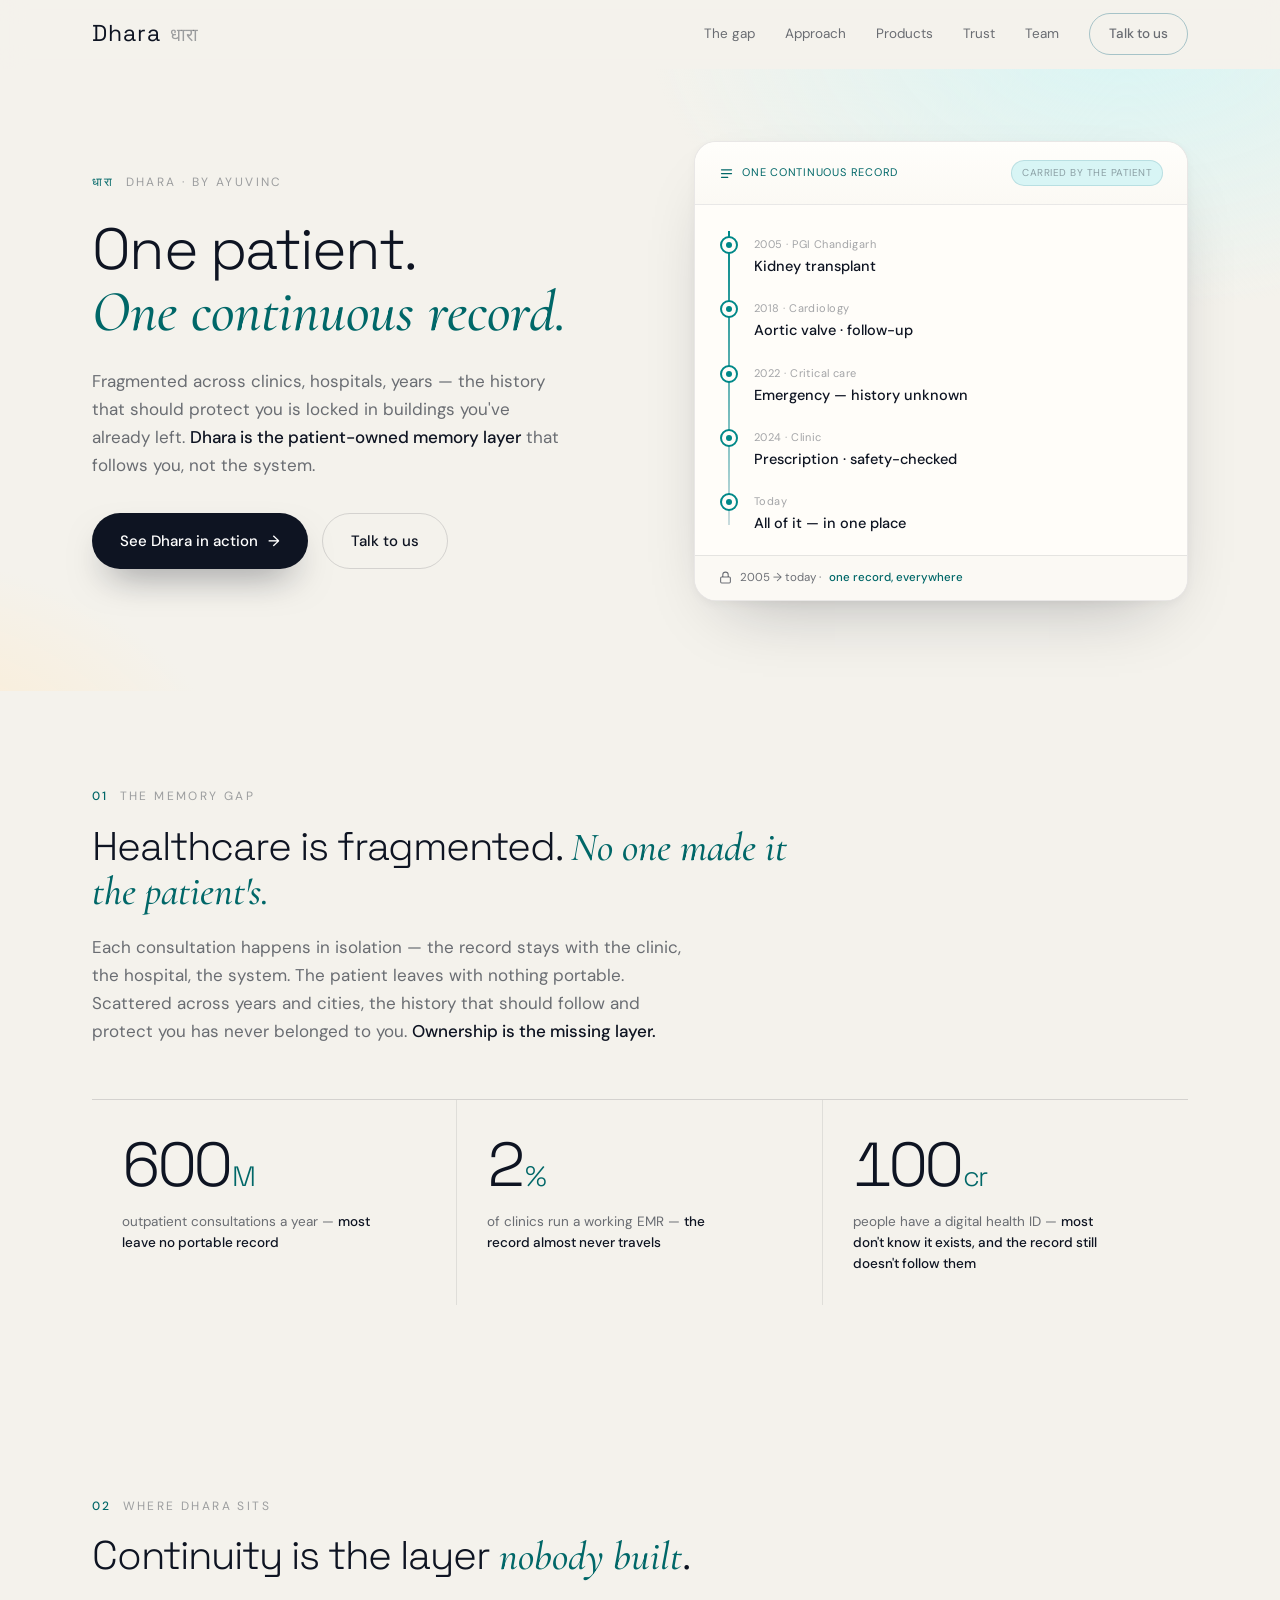
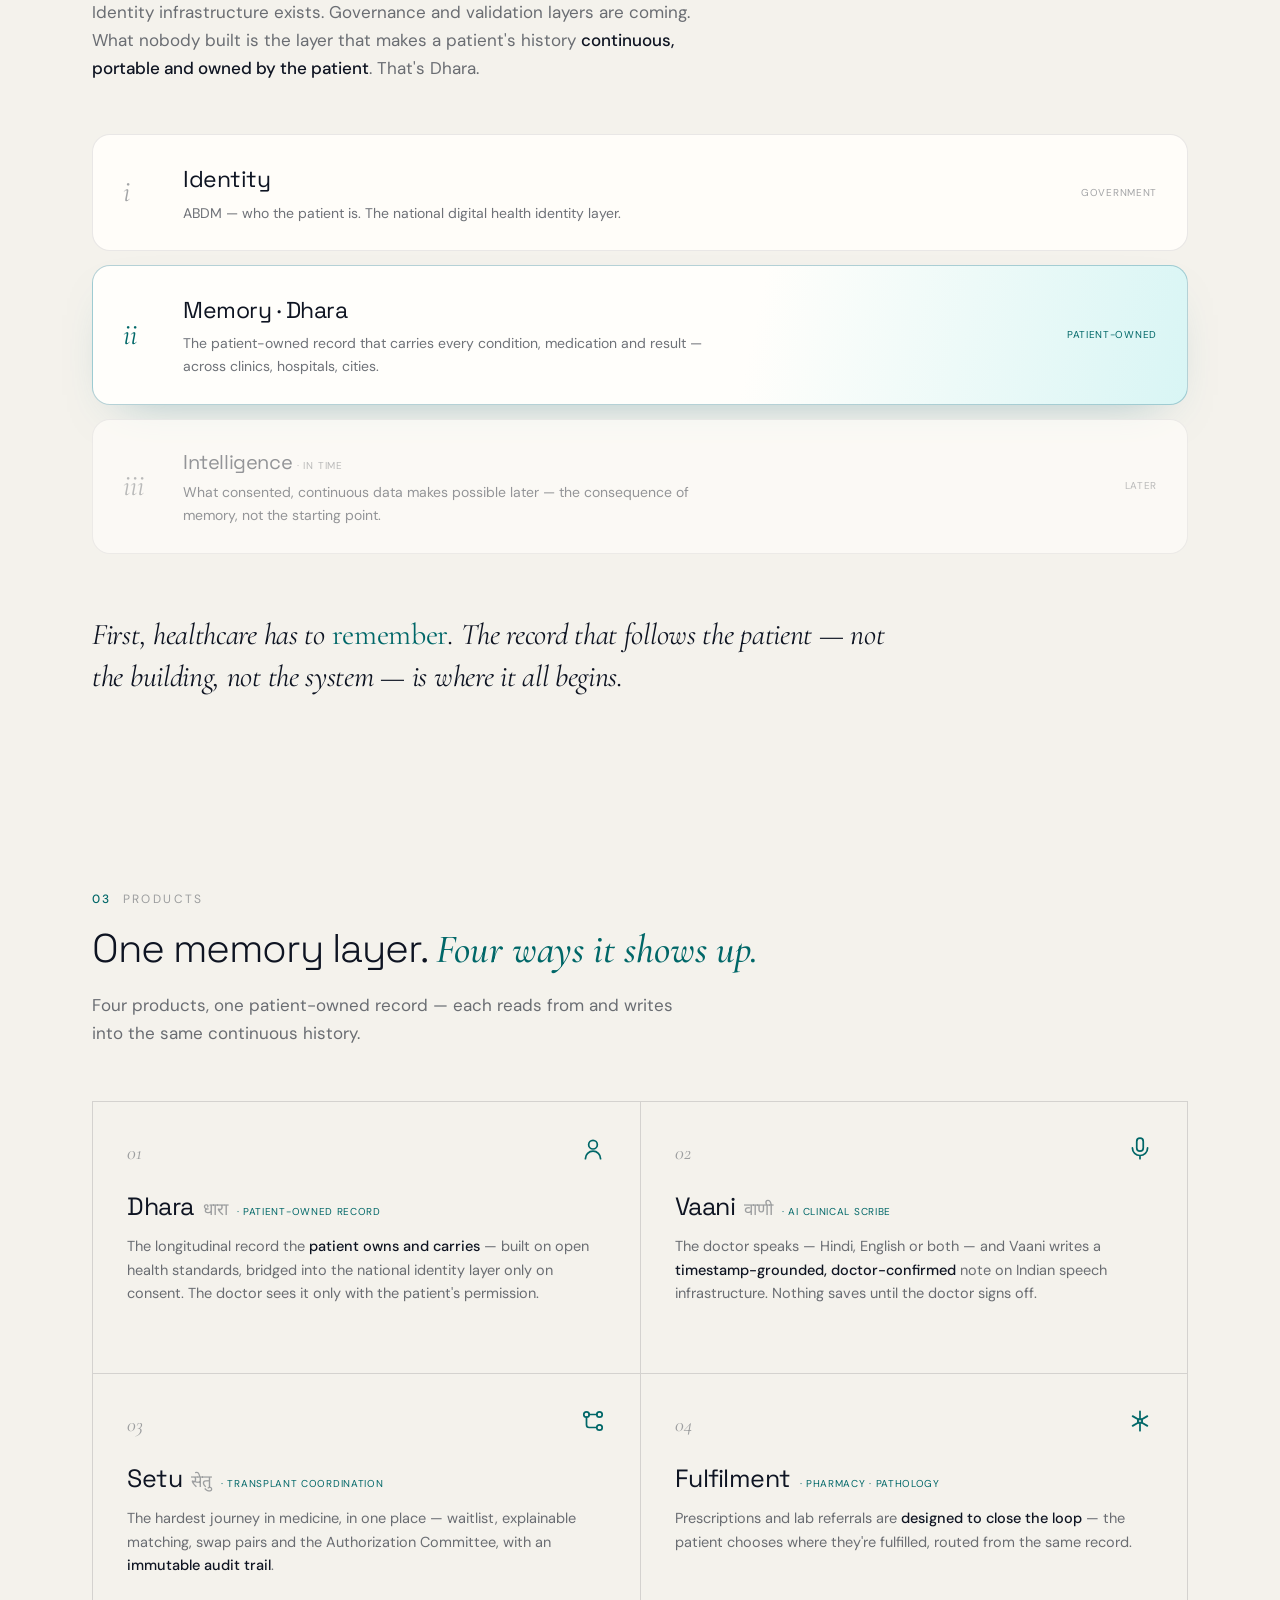
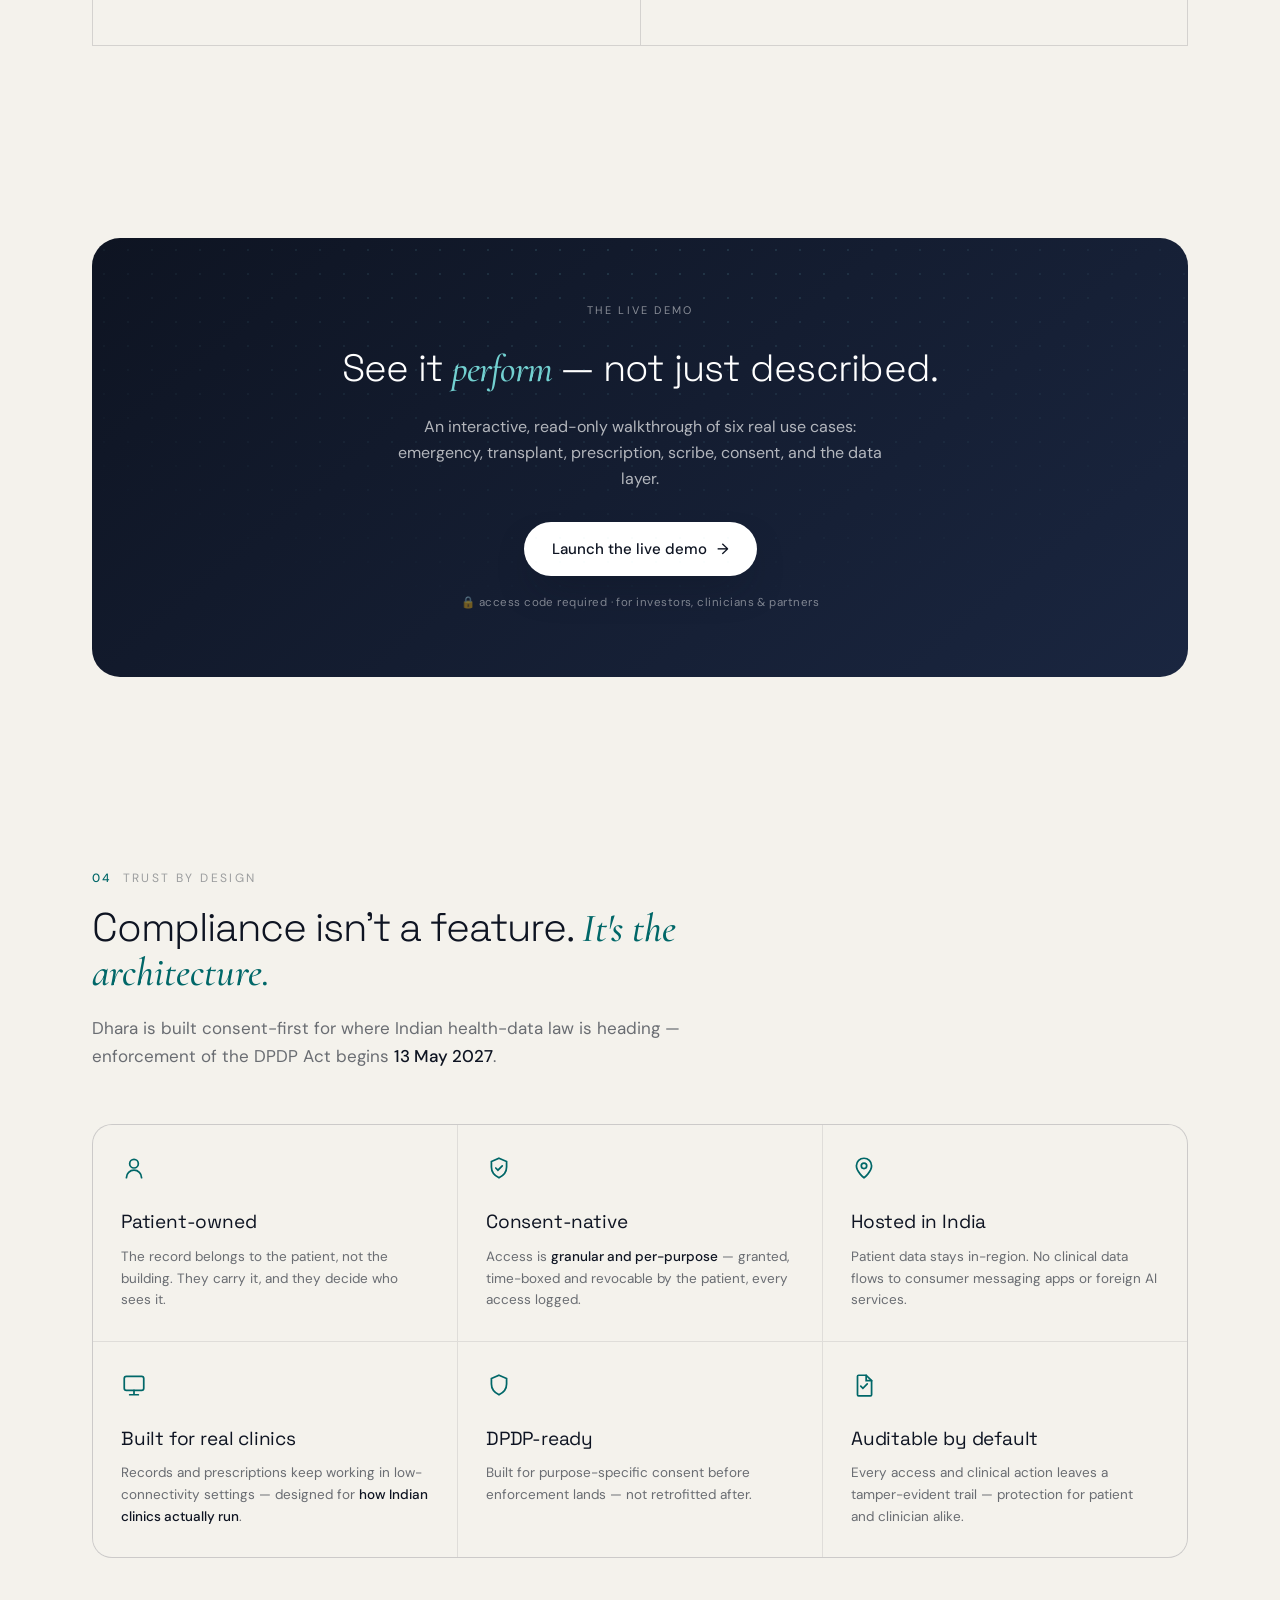
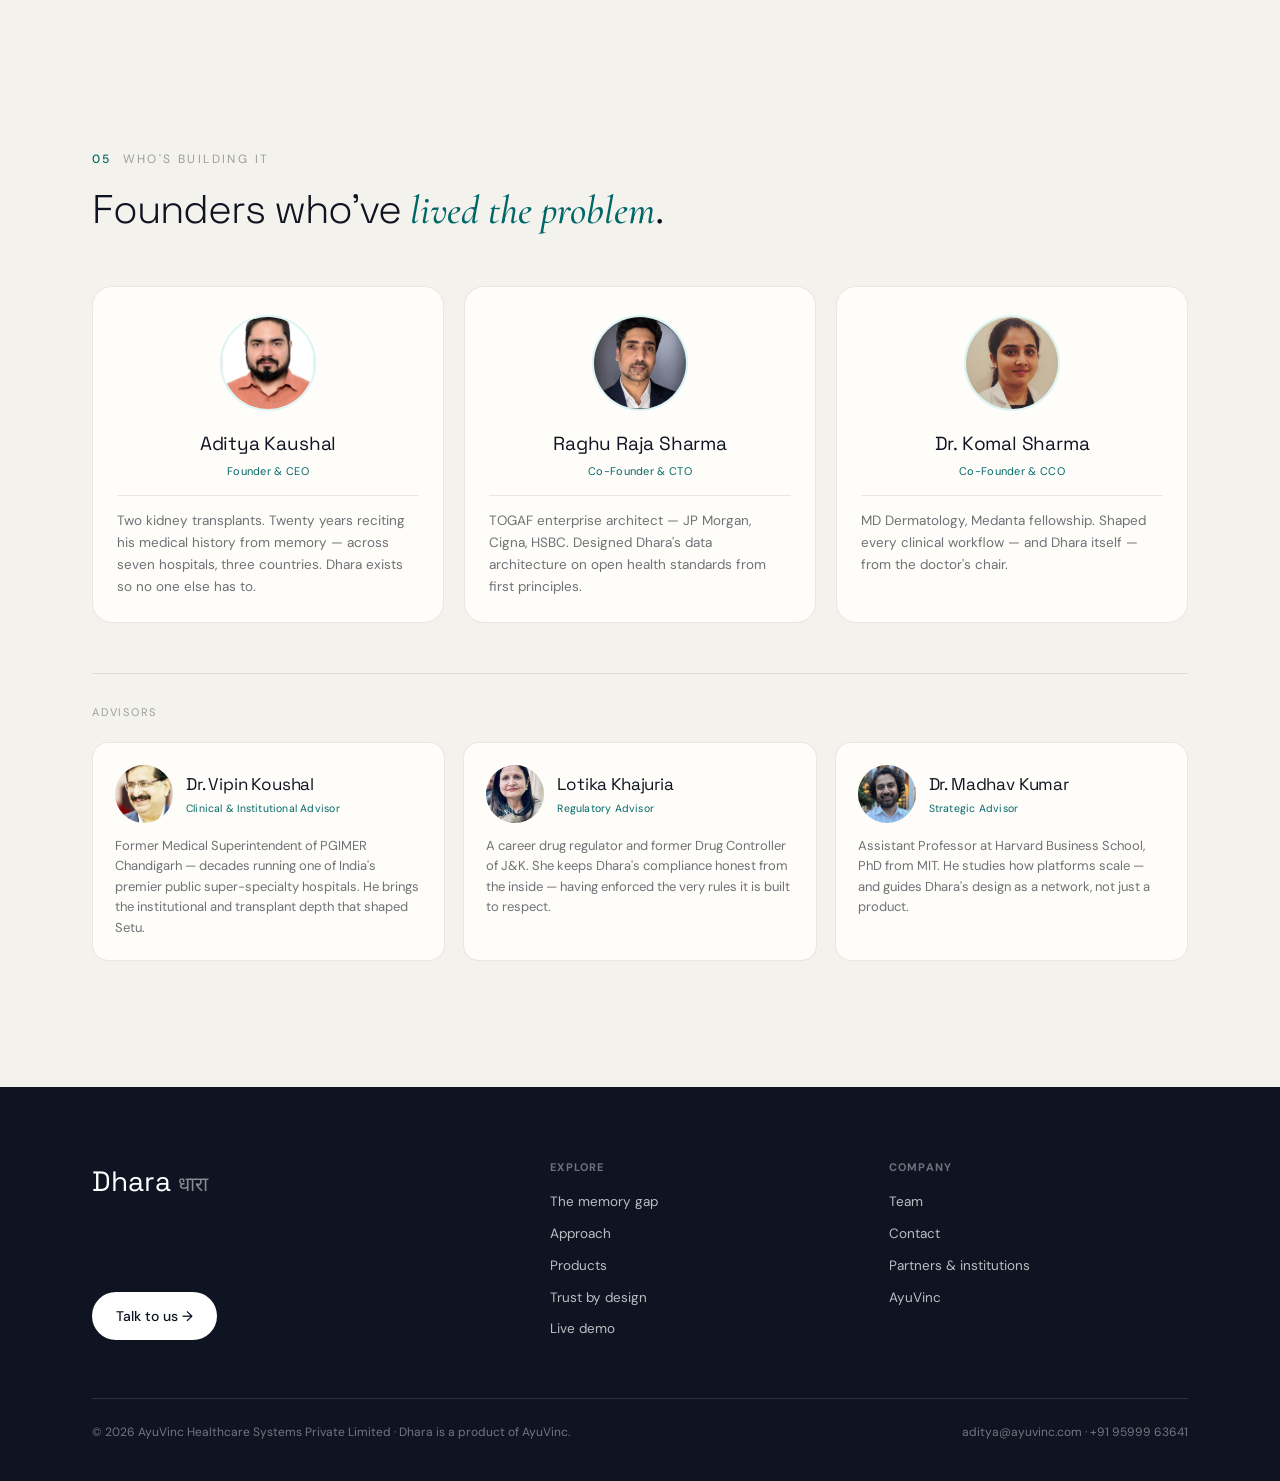
==== index.html @ 520b929d "Soften product readiness claims on landing page - Replace blanket 'built and live' lede with neutral" ====
<!DOCTYPE html>
<html lang="en">
<head>
<meta charset="UTF-8">
<meta name="viewport" content="width=device-width, initial-scale=1.0">
<title>Dhara — India's healthcare memory layer · by AyuVinc</title>
<meta name="description" content="One patient. One continuous record. Dhara is the patient-owned, consent-native memory layer for Indian healthcare.">
<link rel="preconnect" href="https://fonts.googleapis.com">
<link href="https://fonts.googleapis.com/css2?family=Space+Grotesk:wght@300;400;500&family=DM+Sans:wght@400;500&family=Noto+Sans+Devanagari:wght@300;400&family=Cormorant+Garamond:ital,wght@0,400;0,500;1,400;1,500&display=swap" rel="stylesheet">
<style>
*{margin:0;padding:0;box-sizing:border-box;}
:root{
  --ink:#0e1422; --ink-2:rgba(14,20,34,0.60); --ink-3:rgba(14,20,34,0.38);
  --paper:#f4f2ec; --paper-2:#ece8df; --card:#fffdf9;
  --teal:oklch(56% 0.11 195); --teal-deep:oklch(45% 0.11 195); --teal-soft:oklch(95% 0.03 195);
  --amber:oklch(70% 0.14 70); --amber-deep:oklch(54% 0.13 62); --amber-soft:oklch(95% 0.05 75);
  --rose:oklch(56% 0.17 25); --rose-soft:oklch(95% 0.04 25);
  --line:rgba(14,20,34,0.09); --line-2:rgba(14,20,34,0.14);
  --sans:'Space Grotesk',sans-serif; --mono:'DM Sans',sans-serif; --dv:'Noto Sans Devanagari',sans-serif; --serif:'Cormorant Garamond',serif;
  --shadow:0 30px 70px -34px rgba(14,20,34,0.32), 0 3px 10px rgba(14,20,34,0.04);
}
html{scroll-behavior:smooth;}
body{font-family:var(--mono);color:var(--ink);-webkit-font-smoothing:antialiased;line-height:1.62;overflow-x:hidden;
  background:var(--paper);}
::selection{background:oklch(85% 0.06 195);}
h1,h2,h3{font-family:var(--sans);font-weight:400;letter-spacing:-0.022em;}
a{color:inherit;text-decoration:none;}
.wrap{max-width:1160px;margin:0 auto;padding:0 32px;}
.serif{font-family:var(--serif);font-style:italic;}
.label{font-family:var(--mono);font-size:12px;letter-spacing:0.2em;text-transform:uppercase;color:var(--ink-3);}
.label .no{color:var(--teal-deep);font-weight:500;}

/* nav */
nav{position:sticky;top:0;z-index:100;backdrop-filter:blur(12px);background:rgba(244,242,236,0.72);border-bottom:1px solid transparent;transition:all .3s;}
nav.scrolled{background:rgba(244,242,236,0.94);border-bottom-color:var(--line);}
.nav-in{max-width:1160px;margin:0 auto;height:68px;display:flex;align-items:center;justify-content:space-between;padding:0 32px;}
.logo{display:flex;align-items:baseline;gap:9px;}
.logo .en{font-family:var(--sans);font-size:23px;letter-spacing:0.04em;}
.logo .dv{font-family:var(--dv);font-size:18px;color:var(--ink-3);}
.nav-links{display:flex;align-items:center;gap:30px;}
.nav-links a{font-size:13.5px;color:var(--ink-2);transition:color .15s;}
.nav-links a:hover{color:var(--teal-deep);}
.nav-cta{font-family:var(--mono);font-size:13px;font-weight:500;color:var(--teal-deep);background:none;border:1.5px solid rgba(40,120,140,.38);padding:9px 19px;border-radius:30px;transition:all .2s;}
.nav-cta:hover{background:var(--teal-soft);border-color:var(--teal-deep);transform:translateY(-1px);}
@media(max-width:880px){.nav-links a:not(.nav-cta){display:none;}}

/* buttons */
.btn{display:inline-flex;align-items:center;gap:10px;font-family:var(--mono);font-size:15px;font-weight:500;padding:15px 28px;border-radius:32px;cursor:pointer;transition:all .2s;border:none;}
.btn-p{color:#fff;background:var(--ink);box-shadow:0 18px 38px -16px rgba(14,20,34,.55);}
.btn-p:hover{transform:translateY(-2px);background:var(--teal-deep);box-shadow:0 24px 46px -16px rgba(40,120,140,.6);}
.btn-g{color:var(--ink);background:none;border:1px solid var(--line-2);}
.btn-g:hover{border-color:var(--ink);}
.btn .ar{transition:transform .2s;} .btn:hover .ar{transform:translateX(5px);}

/* hero */
.hero{position:relative;padding:72px 0 90px;overflow:hidden;}
.hero::before{content:'';position:absolute;inset:0;z-index:-2;background:
  radial-gradient(820px 480px at 88% -6%,var(--teal-soft),transparent 58%),
  radial-gradient(700px 480px at -10% 118%,var(--amber-soft),transparent 52%);}
.hero-grid{display:grid;grid-template-columns:1.05fr 0.95fr;gap:56px;align-items:center;}
.hero .over{margin-bottom:26px;}
.hero h1{font-size:58px;line-height:1.05;letter-spacing:-0.03em;margin-bottom:24px;font-weight:300;}
.hero h1 b{font-weight:500;}
.hero h1 .accent{color:var(--teal-deep);font-style:italic;font-family:var(--serif);font-weight:500;letter-spacing:0;}
.tagline{font-family:var(--serif);font-size:25px;font-style:italic;color:var(--ink);margin-bottom:22px;padding-left:18px;border-left:2px solid var(--teal);}
.hero .sub{font-size:17px;line-height:1.65;color:var(--ink-2);max-width:480px;margin-bottom:34px;}
.hero .sub b{color:var(--ink);font-weight:500;}
.hero-cta{display:flex;gap:14px;flex-wrap:wrap;}
@media(max-width:920px){.hero-grid{grid-template-columns:1fr;gap:44px;}.hero h1{font-size:46px;}}
@media(max-width:520px){.hero h1{font-size:38px;}}

/* continuous-record artifact */
.rec-card{background:var(--card);border:1px solid var(--line);border-radius:22px;box-shadow:var(--shadow);overflow:hidden;}
.rec-head{display:flex;align-items:center;justify-content:space-between;padding:18px 24px;border-bottom:1px solid var(--line);background:linear-gradient(180deg,#fffefb,#fbf9f4);}
.rec-head .rh-t{font-family:var(--mono);font-size:11px;letter-spacing:0.07em;text-transform:uppercase;color:var(--teal-deep);display:flex;align-items:center;gap:8px;}
.rec-head .rh-b{font-family:var(--mono);font-size:10px;letter-spacing:0.05em;text-transform:uppercase;color:var(--ink-3);background:var(--teal-soft);border:1px solid rgba(40,120,140,.18);border-radius:20px;padding:4px 10px;}
.timeline{padding:20px 24px 8px;position:relative;}
.timeline::before{content:'';position:absolute;left:33px;top:26px;bottom:30px;width:2px;background:linear-gradient(180deg,var(--teal),rgba(40,120,140,.25));}
.tl{display:flex;gap:16px;align-items:flex-start;padding:11px 0;position:relative;opacity:0;transform:translateX(-8px);}
.tl.in{opacity:1;transform:none;transition:all .5s ease;}
.tl-dot{width:18px;height:18px;border-radius:50%;background:var(--card);border:2px solid var(--teal);margin-left:1px;flex-shrink:0;position:relative;z-index:1;display:flex;align-items:center;justify-content:center;}
.tl-dot::after{content:'';width:6px;height:6px;border-radius:50%;background:var(--teal);}
.tl-y{font-family:var(--mono);font-size:11px;color:var(--ink-3);letter-spacing:.04em;}
.tl-e{font-size:14.5px;color:var(--ink);font-weight:500;margin-top:1px;}
.rec-foot{padding:13px 24px;border-top:1px solid var(--line);background:#fbf9f4;font-family:var(--mono);font-size:11.5px;color:var(--ink-2);display:flex;align-items:center;gap:8px;}
.rec-foot b{color:var(--teal-deep);font-weight:500;}

/* section scaffold */
section{padding:96px 0;}
.sec-head{max-width:720px;margin-bottom:8px;}
.sec-head .label{margin-bottom:18px;display:block;}
.sec-h{font-size:40px;line-height:1.1;font-weight:300;letter-spacing:-0.025em;margin-bottom:20px;}
.sec-h b{font-weight:500;}
.sec-h .accent{font-family:var(--serif);font-style:italic;color:var(--teal-deep);font-weight:500;letter-spacing:0;}
.sec-lede{font-size:17px;color:var(--ink-2);max-width:600px;line-height:1.65;}
.sec-lede b{color:var(--ink);font-weight:500;}
.reveal{opacity:0;transform:translateY(26px);transition:opacity .8s cubic-bezier(.2,.6,.2,1),transform .8s cubic-bezier(.2,.6,.2,1);}
.reveal.in{opacity:1;transform:none;}

/* problem — editorial stat row */
.statrow{display:grid;grid-template-columns:repeat(3,1fr);margin-top:54px;border-top:1px solid var(--line-2);}
.stat{padding:34px 30px 30px;border-right:1px solid var(--line);}
.stat:last-child{border-right:none;}
.stat .n{font-family:var(--sans);font-size:62px;font-weight:300;color:var(--ink);line-height:1;letter-spacing:-0.03em;font-variant-numeric:tabular-nums;}
.stat .n .u{font-size:28px;color:var(--teal-deep);margin-left:2px;}
.stat .l{font-size:13.5px;color:var(--ink-2);margin-top:16px;line-height:1.55;max-width:250px;}
.stat .l b{color:var(--ink);font-weight:500;}
@media(max-width:760px){.statrow{grid-template-columns:1fr;}.stat{border-right:none;border-bottom:1px solid var(--line);}.stat .n{font-size:52px;}}

/* approach — spine of layers */
.layers{margin-top:52px;position:relative;}
.layer{display:grid;grid-template-columns:auto 1fr auto;gap:26px;align-items:center;padding:26px 30px;border:1px solid var(--line);border-radius:18px;background:var(--card);margin-bottom:14px;transition:all .28s;position:relative;}
.layer:hover{transform:translateX(8px);box-shadow:var(--shadow);}
.layer.memory{border-color:rgba(40,120,140,.34);background:linear-gradient(102deg,#fffefb 60%,var(--teal-soft));box-shadow:0 20px 50px -30px rgba(40,120,140,.5);}
.layer .ln{font-family:var(--serif);font-size:30px;font-style:italic;color:var(--ink-3);width:34px;}
.layer.memory .ln{color:var(--teal-deep);}
.layer .lt{font-family:var(--sans);font-size:23px;letter-spacing:-0.02em;}
.layer .ld{font-size:14px;color:var(--ink-2);margin-top:3px;max-width:560px;}
.layer .own{font-family:var(--mono);font-size:10px;letter-spacing:0.07em;text-transform:uppercase;color:var(--ink-3);white-space:nowrap;}
.layer.memory .own{color:var(--teal-deep);}
@media(max-width:680px){.layer{grid-template-columns:auto 1fr;gap:16px;}.layer .own{display:none;}}
.pullquote{font-family:var(--serif);font-style:italic;font-size:30px;line-height:1.4;color:var(--ink);max-width:820px;margin-top:60px;letter-spacing:-0.01em;}
.pullquote .hl{color:var(--teal-deep);font-style:normal;}

/* products */
.prod-grid{display:grid;grid-template-columns:repeat(2,1fr);gap:0;margin-top:54px;border-top:1px solid var(--line-2);border-left:1px solid var(--line-2);}
.prod{padding:34px 34px 30px;border-right:1px solid var(--line-2);border-bottom:1px solid var(--line-2);transition:background .25s;position:relative;}
.prod:hover{background:var(--card);}
.prod .pix{display:flex;align-items:center;justify-content:space-between;margin-bottom:16px;}
.prod .pno{font-family:var(--serif);font-style:italic;font-size:20px;color:var(--ink-3);}
.prod .picon{color:var(--teal-deep);}
.prod .pname{display:flex;align-items:baseline;gap:9px;margin-bottom:9px;}
.prod .pname .en{font-family:var(--sans);font-size:25px;letter-spacing:-0.02em;}
.prod .pname .dv{font-family:var(--dv);font-size:17px;color:var(--ink-3);}
.prod .ptag{font-family:var(--mono);font-size:10px;letter-spacing:.07em;text-transform:uppercase;color:var(--teal-deep);}
.prod .pd{font-size:14.5px;color:var(--ink-2);line-height:1.6;}
.prod .pd b{color:var(--ink);font-weight:500;}
.prod .plink{font-family:var(--mono);font-size:12.5px;color:var(--teal-deep);margin-top:16px;display:inline-flex;align-items:center;gap:7px;opacity:0;transform:translateX(-4px);transition:all .25s;}
.prod:hover .plink{opacity:1;transform:none;}
@media(max-width:720px){.prod-grid{grid-template-columns:1fr;}}

/* demo band */
.demo-band{position:relative;background:linear-gradient(140deg,#0e1422,#1a2640);border-radius:28px;padding:64px 54px;text-align:center;color:#fff;overflow:hidden;}
.demo-band::after{content:'';position:absolute;inset:0;background-image:radial-gradient(rgba(120,200,210,.16) 1.1px,transparent 1.2px);background-size:24px 24px;mask-image:radial-gradient(70% 90% at 50% 0%,#000,transparent);-webkit-mask-image:radial-gradient(70% 90% at 50% 0%,#000,transparent);}
.demo-band .dlabel{position:relative;font-family:var(--mono);font-size:11px;letter-spacing:0.2em;text-transform:uppercase;color:rgba(255,255,255,.5);margin-bottom:18px;}
.demo-band h2{font-size:38px;font-weight:300;color:#fff;margin-bottom:14px;position:relative;letter-spacing:-0.02em;}
.demo-band h2 .accent{font-family:var(--serif);font-style:italic;color:oklch(80% 0.09 195);font-weight:500;}
.demo-band p{color:rgba(255,255,255,.68);font-size:16px;max-width:500px;margin:0 auto 30px;position:relative;}
.demo-band .btn{position:relative;}
.demo-band .btn-p{background:#fff;color:var(--ink);}
.demo-band .btn-p:hover{background:oklch(92% 0.04 195);}
.demo-band .note{font-family:var(--mono);font-size:11.5px;color:rgba(255,255,255,.45);margin-top:18px;position:relative;letter-spacing:.04em;}

/* trust */
.trust-grid{display:grid;grid-template-columns:repeat(3,1fr);gap:1px;margin-top:54px;background:var(--line);border:1px solid var(--line);border-radius:20px;overflow:hidden;}
.tcard{background:var(--paper);padding:30px 28px;transition:background .25s;}
.tcard:hover{background:var(--card);}
.tcard .ic{color:var(--teal-deep);margin-bottom:18px;}
.tcard .th{font-family:var(--sans);font-size:19px;margin-bottom:8px;letter-spacing:-0.01em;}
.tcard .td{font-size:13.5px;color:var(--ink-2);line-height:1.6;}
.tcard .td b{color:var(--ink);font-weight:500;}
@media(max-width:760px){.trust-grid{grid-template-columns:1fr;}}

/* govt stack */
.stack{display:flex;align-items:stretch;gap:0;margin-top:54px;border:1px solid var(--line-2);border-radius:18px;overflow:hidden;}
.scol{flex:1;padding:26px 20px;text-align:center;border-right:1px solid var(--line);transition:background .25s;}
.scol:last-child{border-right:none;}
.scol.us{background:linear-gradient(180deg,var(--teal-soft),#fffefb);}
.scol .sk{font-family:var(--mono);font-size:10px;letter-spacing:.1em;text-transform:uppercase;color:var(--ink-3);}
.scol.us .sk{color:var(--teal-deep);}
.scol .sn{font-family:var(--sans);font-size:20px;margin:7px 0 5px;letter-spacing:-0.01em;}
.scol.us .sn{color:var(--teal-deep);}
.scol .sd{font-size:11.5px;color:var(--ink-2);line-height:1.45;}
@media(max-width:760px){.stack{flex-wrap:wrap;}.scol{flex:1 1 40%;border-bottom:1px solid var(--line);}}

/* team */
.team-grid{display:grid;grid-template-columns:repeat(3,1fr);gap:20px;margin-top:54px;}
.founder-card{background:var(--card);border:1px solid var(--line);border-radius:20px;padding:28px 24px 24px;transition:box-shadow .25s;}
.founder-card:hover{box-shadow:var(--shadow);}
.founder-card img{width:96px;height:96px;border-radius:50%;object-fit:cover;display:block;margin:0 auto 18px;filter:grayscale(0.15);transition:filter .3s;border:2px solid var(--teal-soft);}
.founder-card:hover img{filter:none;}
.founder-card .mn{font-family:var(--sans);font-size:19px;letter-spacing:-0.01em;text-align:center;}
.founder-card .mr{font-family:var(--mono);font-size:11px;color:var(--teal-deep);margin:4px 0 14px;letter-spacing:.03em;text-align:center;}
.founder-card .mb{font-size:13.5px;color:var(--ink-2);line-height:1.62;border-top:1px solid var(--line);padding-top:14px;}
.adv-label{font-family:var(--mono);font-size:11px;letter-spacing:.16em;text-transform:uppercase;color:var(--ink-3);margin-top:50px;padding-top:30px;border-top:1px solid var(--line);}
.adv-grid{display:grid;grid-template-columns:repeat(3,1fr);gap:18px;margin-top:20px;}
.adv{background:var(--card);border:1px solid var(--line);border-radius:16px;padding:22px;transition:box-shadow .25s;}
.adv:hover{box-shadow:var(--shadow);}
.adv-top{display:flex;align-items:center;gap:13px;margin-bottom:13px;}
.adv img{width:58px;height:58px;border-radius:50%;object-fit:cover;flex-shrink:0;filter:grayscale(0.2);transition:filter .3s;}
.adv:hover img{filter:none;}
.adv .an{font-family:var(--sans);font-size:17px;letter-spacing:-0.01em;}
.adv .ar{font-family:var(--mono);font-size:10.5px;color:var(--teal-deep);line-height:1.35;margin-top:3px;letter-spacing:.02em;}
.adv .ab{font-size:13px;color:var(--ink-2);line-height:1.58;}
@media(max-width:760px){.team-grid{grid-template-columns:1fr;}.adv-grid{grid-template-columns:1fr;}}

/* footer */
footer{background:var(--ink);color:rgba(255,255,255,.7);padding:72px 0 38px;margin-top:30px;}
.foot-top{display:grid;grid-template-columns:1.4fr 1fr 1fr;gap:40px;margin-bottom:48px;}
.foot-brand .en{font-family:var(--sans);font-size:28px;color:#fff;}
.foot-brand .dv{font-family:var(--dv);font-size:20px;color:rgba(255,255,255,.5);margin-left:7px;}
.foot-brand .tl{font-family:var(--serif);font-style:italic;font-size:18px;color:rgba(255,255,255,.82);margin:14px 0 22px;}
.foot-col h4{font-family:var(--mono);font-size:11px;letter-spacing:.1em;text-transform:uppercase;color:rgba(255,255,255,.4);margin-bottom:14px;}
.foot-col a{display:block;font-size:13.5px;color:rgba(255,255,255,.72);margin-bottom:10px;transition:color .15s;}
.foot-col a:hover{color:#fff;}
.foot-btn{display:inline-flex;align-items:center;gap:9px;font-family:var(--mono);font-size:14px;font-weight:500;color:var(--ink);background:#fff;padding:13px 24px;border-radius:30px;transition:all .2s;}
.foot-btn:hover{background:oklch(85% 0.06 195);transform:translateY(-2px);}
.foot-bottom{border-top:1px solid rgba(255,255,255,.12);padding-top:24px;display:flex;justify-content:space-between;flex-wrap:wrap;gap:12px;font-size:12px;color:rgba(255,255,255,.42);}
@media(max-width:760px){.foot-top{grid-template-columns:1fr;gap:30px;}}
</style>
</head>
<body>

<nav id="nav"><div class="nav-in">
  <a class="logo" href="#top"><span class="en">Dhara</span><span class="dv">धारा</span></a>
  <div class="nav-links">
    <a href="#problem">The gap</a>
    <a href="#approach">Approach</a>
    <a href="#products">Products</a>
    <a href="#trust">Trust</a>
    <a href="#team">Team</a>
    <a class="nav-cta" href="#contact">Talk to us</a>
  </div>
</div></nav>

<a id="top"></a>
<header class="hero"><div class="wrap"><div class="hero-grid">
  <div>
    <div class="label over"><span class="no">धारा</span> &nbsp;Dhara · by AyuVinc</div>
    <h1>One patient.<br><span class="accent">One continuous record.</span></h1>
    <p class="sub">Fragmented across clinics, hospitals, years — the history that should protect you is locked in buildings you've already left. <b>Dhara is the patient-owned memory layer</b> that follows you, not the system.</p>
    <div class="hero-cta">
      <a class="btn btn-p" href="https://www.ayuvinc.com/usecases/" target="_blank" rel="noopener">See Dhara in action <span class="ar">→</span></a>
      <a class="btn btn-g" href="#contact">Talk to us</a>
    </div>
  </div>
  <div>
    <div class="rec-card">
      <div class="rec-head">
        <span class="rh-t"><svg width="15" height="15" viewBox="0 0 24 24" fill="none" stroke="currentColor" stroke-width="2" stroke-linecap="round"><path d="M4 6h16M4 12h16M4 18h10"/></svg> One continuous record</span>
        <span class="rh-b">Carried by the patient</span>
      </div>
      <div class="timeline" id="timeline">
        <div class="tl"><span class="tl-dot"></span><div><div class="tl-y">2005 · PGI Chandigarh</div><div class="tl-e">Kidney transplant</div></div></div>
        <div class="tl"><span class="tl-dot"></span><div><div class="tl-y">2018 · Cardiology</div><div class="tl-e">Aortic valve · follow-up</div></div></div>
        <div class="tl"><span class="tl-dot"></span><div><div class="tl-y">2022 · Critical care</div><div class="tl-e">Emergency — history unknown</div></div></div>
        <div class="tl"><span class="tl-dot"></span><div><div class="tl-y">2024 · Clinic</div><div class="tl-e">Prescription · safety-checked</div></div></div>
        <div class="tl"><span class="tl-dot"></span><div><div class="tl-y">Today</div><div class="tl-e">All of it — in one place</div></div></div>
      </div>
      <div class="rec-foot"><svg width="13" height="13" viewBox="0 0 24 24" fill="none" stroke="currentColor" stroke-width="2"><rect x="3" y="11" width="18" height="11" rx="2"/><path d="M7 11V7a5 5 0 0 1 10 0v4"/></svg> 2005 → today · <b>one record, everywhere</b></div>
    </div>
  </div>
</div></div></header>

<!-- PROBLEM -->
<section id="problem"><div class="wrap reveal">
  <div class="sec-head">
    <span class="label"><span class="no">01</span> &nbsp;The memory gap</span>
    <h2 class="sec-h">Healthcare is fragmented. <span class="accent">No one made it the patient's.</span></h2>
    <p class="sec-lede">Each consultation happens in isolation — the record stays with the clinic, the hospital, the system. The patient leaves with nothing portable. Scattered across years and cities, the history that should follow and protect you has never belonged to you. <b>Ownership is the missing layer.</b></p>
  </div>
  <div class="statrow">
    <div class="stat"><div class="n" data-target="600"><span>0</span><span class="u">M</span></div><div class="l">outpatient consultations a year — <b>most leave no portable record</b></div></div>
    <div class="stat"><div class="n" data-target="2"><span>0</span><span class="u">%</span></div><div class="l">of clinics run a working EMR — <b>the record almost never travels</b></div></div>
    <div class="stat"><div class="n" data-target="100"><span>0</span><span class="u">cr</span></div><div class="l">people have a digital health ID — <b>most don't know it exists, and the record still doesn't follow them</b></div></div>
  </div>
</div></section>

<!-- APPROACH -->
<section id="approach"><div class="wrap reveal">
  <div class="sec-head">
    <span class="label"><span class="no">02</span> &nbsp;Where Dhara sits</span>
    <h2 class="sec-h">Continuity is the layer <span class="accent">nobody built</span>.</h2>
    <p class="sec-lede">Identity infrastructure exists. Governance and validation layers are coming. What nobody built is the layer that makes a patient's history <b>continuous, portable and owned by the patient</b>. That's Dhara.</p>
  </div>
  <div class="layers">
    <div class="layer"><span class="ln">i</span><div><div class="lt">Identity</div><div class="ld">ABDM — who the patient is. The national digital health identity layer.</div></div><span class="own">Government</span></div>
    <div class="layer memory"><span class="ln">ii</span><div><div class="lt">Memory · Dhara</div><div class="ld">The patient-owned record that carries every condition, medication and result — across clinics, hospitals, cities.</div></div><span class="own">Patient-owned</span></div>
    <div class="layer" style="opacity:.72"><span class="ln">iii</span><div><div class="lt" style="font-size:20px;color:var(--ink-2)">Intelligence <span style="font-family:var(--mono);font-size:10px;letter-spacing:.08em;text-transform:uppercase;color:var(--ink-3)">· in time</span></div><div class="ld">What consented, continuous data makes possible later — the consequence of memory, not the starting point.</div></div><span class="own">Later</span></div>
  </div>
  <p class="pullquote">First, healthcare has to <span class="hl">remember</span>. The record that follows the patient — not the building, not the system — is where it all begins.</p>
</div></section>

<!-- PRODUCTS -->
<section id="products"><div class="wrap reveal">
  <div class="sec-head">
    <span class="label"><span class="no">03</span> &nbsp;Products</span>
    <h2 class="sec-h">One memory layer. <span class="accent">Four ways it shows up.</span></h2>
    <p class="sec-lede">Four products, one patient-owned record — each reads from and writes into the same continuous history.</p>
  </div>
  <div class="prod-grid">
    <div class="prod">
      <div class="pix"><span class="pno">01</span><span class="picon"><svg width="26" height="26" viewBox="0 0 24 24" fill="none" stroke="currentColor" stroke-width="1.6" stroke-linecap="round"><circle cx="12" cy="8" r="4"/><path d="M5 21a7 7 0 0 1 14 0"/></svg></span></div>
      <div class="pname"><span class="en">Dhara</span><span class="dv">धारा</span> <span class="ptag">· Patient-owned record</span></div>
      <div class="pd">The longitudinal record the <b>patient owns and carries</b> — built on open health standards, bridged into the national identity layer only on consent. The doctor sees it only with the patient's permission.</div>
      <a class="plink" href="https://www.ayuvinc.com/usecases/" target="_blank">Emergency &amp; consent cases →</a>
    </div>
    <div class="prod">
      <div class="pix"><span class="pno">02</span><span class="picon"><svg width="26" height="26" viewBox="0 0 24 24" fill="none" stroke="currentColor" stroke-width="1.6" stroke-linecap="round"><path d="M12 2a3 3 0 0 0-3 3v6a3 3 0 0 0 6 0V5a3 3 0 0 0-3-3z"/><path d="M5 11a7 7 0 0 0 14 0M12 18v3"/></svg></span></div>
      <div class="pname"><span class="en">Vaani</span><span class="dv">वाणी</span> <span class="ptag">· AI clinical scribe</span></div>
      <div class="pd">The doctor speaks — Hindi, English or both — and Vaani writes a <b>timestamp-grounded, doctor-confirmed</b> note on Indian speech infrastructure. Nothing saves until the doctor signs off.</div>
      <a class="plink" href="https://www.ayuvinc.com/usecases/" target="_blank">See Vaani in action →</a>
    </div>
    <div class="prod">
      <div class="pix"><span class="pno">03</span><span class="picon"><svg width="26" height="26" viewBox="0 0 24 24" fill="none" stroke="currentColor" stroke-width="1.6" stroke-linecap="round"><circle cx="6" cy="6" r="2.5"/><circle cx="18" cy="18" r="2.5"/><circle cx="18" cy="6" r="2.5"/><path d="M8.5 6h7M6 8.5v7a2.5 2.5 0 0 0 2.5 2.5H15"/></svg></span></div>
      <div class="pname"><span class="en">Setu</span><span class="dv">सेतु</span> <span class="ptag">· Transplant coordination</span></div>
      <div class="pd">The hardest journey in medicine, in one place — waitlist, explainable matching, swap pairs and the Authorization Committee, with an <b>immutable audit trail</b>.</div>
      <a class="plink" href="https://www.ayuvinc.com/usecases/" target="_blank">See the transplant case →</a>
    </div>
    <div class="prod">
      <div class="pix"><span class="pno">04</span><span class="picon"><svg width="26" height="26" viewBox="0 0 24 24" fill="none" stroke="currentColor" stroke-width="1.6" stroke-linecap="round"><path d="M12 3v6m0 6v6M5.2 7.5l5.8 3.3M13 13.2l5.8 3.3M18.8 7.5L13 10.8M11 13.2L5.2 16.5"/><circle cx="12" cy="12" r="2"/></svg></span></div>
      <div class="pname"><span class="en">Fulfilment</span> <span class="ptag">· Pharmacy · Pathology</span></div>
      <div class="pd">Prescriptions and lab referrals are <b>designed to close the loop</b> — the patient chooses where they're fulfilled, routed from the same record.</div>
      <a class="plink" href="https://www.ayuvinc.com/usecases/" target="_blank">See the prescription case →</a>
    </div>
  </div>
</div></section>

<!-- DEMO BAND -->
<section><div class="wrap reveal">
  <div class="demo-band">
    <div class="dlabel">The live demo</div>
    <h2>See it <span class="accent">perform</span> — not just described.</h2>
    <p>An interactive, read-only walkthrough of six real use cases: emergency, transplant, prescription, scribe, consent, and the data layer.</p>
    <a class="btn btn-p" href="https://www.ayuvinc.com/usecases/" target="_blank" rel="noopener">Launch the live demo <span class="ar">→</span></a>
    <div class="note">🔒 access code required · for investors, clinicians &amp; partners</div>
  </div>
</div></section>

<!-- TRUST -->
<section id="trust"><div class="wrap reveal">
  <div class="sec-head">
    <span class="label"><span class="no">04</span> &nbsp;Trust by design</span>
    <h2 class="sec-h">Compliance isn't a feature. <span class="accent">It's the architecture.</span></h2>
    <p class="sec-lede">Dhara is built consent-first for where Indian health-data law is heading — enforcement of the DPDP Act begins <b>13 May 2027</b>.</p>
  </div>
  <div class="trust-grid">
    <div class="tcard"><div class="ic"><svg width="26" height="26" viewBox="0 0 24 24" fill="none" stroke="currentColor" stroke-width="1.6" stroke-linecap="round"><circle cx="12" cy="8" r="4"/><path d="M5 21a7 7 0 0 1 14 0"/></svg></div><div class="th">Patient-owned</div><div class="td">The record belongs to the patient, not the building. They carry it, and they decide who sees it.</div></div>
    <div class="tcard"><div class="ic"><svg width="26" height="26" viewBox="0 0 24 24" fill="none" stroke="currentColor" stroke-width="1.6" stroke-linecap="round"><path d="M12 3l7 3v5c0 4.5-3 8-7 10-4-2-7-5.5-7-10V6z"/><path d="M9 12l2 2 4-4"/></svg></div><div class="th">Consent-native</div><div class="td">Access is <b>granular and per-purpose</b> — granted, time-boxed and revocable by the patient, every access logged.</div></div>
    <div class="tcard"><div class="ic"><svg width="26" height="26" viewBox="0 0 24 24" fill="none" stroke="currentColor" stroke-width="1.6" stroke-linecap="round"><path d="M12 21s-7-5.4-7-11a7 7 0 0 1 14 0c0 5.6-7 11-7 11z"/><circle cx="12" cy="10" r="2.5"/></svg></div><div class="th">Hosted in India</div><div class="td">Patient data stays in-region. No clinical data flows to consumer messaging apps or foreign AI services.</div></div>
    <div class="tcard"><div class="ic"><svg width="26" height="26" viewBox="0 0 24 24" fill="none" stroke="currentColor" stroke-width="1.6" stroke-linecap="round"><rect x="3" y="4" width="18" height="13" rx="2"/><path d="M8 21h8M12 17v4"/></svg></div><div class="th">Built for real clinics</div><div class="td">Records and prescriptions keep working in low-connectivity settings — designed for <b>how Indian clinics actually run</b>.</div></div>
    <div class="tcard"><div class="ic"><svg width="26" height="26" viewBox="0 0 24 24" fill="none" stroke="currentColor" stroke-width="1.6" stroke-linecap="round"><path d="M12 3l7 3v5c0 4.5-3 8-7 10-4-2-7-5.5-7-10V6z"/></svg></div><div class="th">DPDP-ready</div><div class="td">Built for purpose-specific consent before enforcement lands — not retrofitted after.</div></div>
    <div class="tcard"><div class="ic"><svg width="26" height="26" viewBox="0 0 24 24" fill="none" stroke="currentColor" stroke-width="1.6" stroke-linecap="round"><path d="M7 3h7l5 5v13a1 1 0 0 1-1 1H7a1 1 0 0 1-1-1V4a1 1 0 0 1 1-1z"/><path d="M14 3v5h5M9 13l2 2 4-4"/></svg></div><div class="th">Auditable by default</div><div class="td">Every access and clinical action leaves a tamper-evident trail — protection for patient and clinician alike.</div></div>
  </div>
</div></section>

<!-- TEAM -->
<section id="team"><div class="wrap reveal">
  <div class="sec-head">
    <span class="label"><span class="no">05</span> &nbsp;Who's building it</span>
    <h2 class="sec-h">Founders who've <span class="accent">lived the problem</span>.</h2>
  </div>
  <div class="team-grid">
    <div class="founder-card"><img src="images/aditya.png" alt="Aditya Kaushal"><div class="mn">Aditya Kaushal</div><div class="mr">Founder &amp; CEO</div><div class="mb">Two kidney transplants. Twenty years reciting his medical history from memory — across seven hospitals, three countries. Dhara exists so no one else has to.</div></div>
    <div class="founder-card"><img src="images/raghu.png" alt="Raghu Raja Sharma"><div class="mn">Raghu Raja Sharma</div><div class="mr">Co-Founder &amp; CTO</div><div class="mb">TOGAF enterprise architect — JP Morgan, Cigna, HSBC. Designed Dhara's data architecture on open health standards from first principles.</div></div>
    <div class="founder-card"><img src="images/komal.png" alt="Dr. Komal Sharma"><div class="mn">Dr. Komal Sharma</div><div class="mr">Co-Founder &amp; CCO</div><div class="mb">MD Dermatology, Medanta fellowship. Shaped every clinical workflow — and Dhara itself — from the doctor's chair.</div></div>
  </div>
  <div class="adv-label">Advisors</div>
  <div class="adv-grid">
    <div class="adv">
      <div class="adv-top"><img src="images/vipin.jpg" alt="Dr. Vipin Koushal"><div><div class="an">Dr. Vipin Koushal</div><div class="ar">Clinical &amp; Institutional Advisor</div></div></div>
      <div class="ab">Former Medical Superintendent of PGIMER Chandigarh — decades running one of India's premier public super-specialty hospitals. He brings the institutional and transplant depth that shaped Setu.</div>
    </div>
    <div class="adv">
      <div class="adv-top"><img src="images/lotika.jpg" alt="Lotika Khajuria"><div><div class="an">Lotika Khajuria</div><div class="ar">Regulatory Advisor</div></div></div>
      <div class="ab">A career drug regulator and former Drug Controller of J&amp;K. She keeps Dhara's compliance honest from the inside — having enforced the very rules it is built to respect.</div>
    </div>
    <div class="adv">
      <div class="adv-top"><img src="images/madhav.png" alt="Dr. Madhav Kumar"><div><div class="an">Dr. Madhav Kumar</div><div class="ar">Strategic Advisor</div></div></div>
      <div class="ab">Assistant Professor at Harvard Business School, PhD from MIT. He studies how platforms scale — and guides Dhara's design as a network, not just a product.</div>
    </div>
  </div>
</div></section>

<!-- FOOTER / CONTACT -->
<footer id="contact"><div class="wrap">
  <div class="foot-top">
    <div class="foot-brand">
      <div><span class="en">Dhara</span><span class="dv">धारा</span></div>
      <div class="tl">One patient. One continuous record.</div>
      <a class="foot-btn" href="mailto:aditya@ayuvinc.com?subject=Dhara%20%E2%80%94%20let's%20talk">Talk to us →</a>
    </div>
    <div class="foot-col"><h4>Explore</h4><a href="#problem">The memory gap</a><a href="#approach">Approach</a><a href="#products">Products</a><a href="#trust">Trust by design</a><a href="https://www.ayuvinc.com/usecases/" target="_blank">Live demo</a></div>
    <div class="foot-col"><h4>Company</h4><a href="#team">Team</a><a href="mailto:aditya@ayuvinc.com">Contact</a><a href="mailto:aditya@ayuvinc.com?subject=Dhara%20%E2%80%94%20partnership">Partners &amp; institutions</a><a href="https://www.ayuvinc.com" target="_blank">AyuVinc</a></div>
  </div>
  <div class="foot-bottom">
    <span>© 2026 AyuVinc Healthcare Systems Private Limited · Dhara is a product of AyuVinc.</span>
    <span>aditya@ayuvinc.com · +91 95999 63641</span>
  </div>
</div></footer>

<script>
const nav=document.getElementById('nav');
addEventListener('scroll',()=>nav.classList.toggle('scrolled',scrollY>10));
const io=new IntersectionObserver((es)=>es.forEach(e=>{if(e.isIntersecting){e.target.classList.add('in');io.unobserve(e.target);}}),{threshold:0.12});
document.querySelectorAll('.reveal').forEach(el=>io.observe(el));
/* timeline stagger */
const tio=new IntersectionObserver((es)=>es.forEach(e=>{if(e.isIntersecting){[...document.querySelectorAll('#timeline .tl')].forEach((t,i)=>setTimeout(()=>t.classList.add('in'),150+i*180));tio.disconnect();}}),{threshold:0.3});
const tl=document.getElementById('timeline'); if(tl)tio.observe(tl);
/* counters */
function ac(el){const t=+el.dataset.target,s=el.querySelector('span');let v=0,step=Math.max(1,t/45);const tk=()=>{v+=step;if(v>=t){s.textContent=t;}else{s.textContent=Math.round(v);requestAnimationFrame(tk);}};tk();}
const cio=new IntersectionObserver((es)=>es.forEach(e=>{if(e.isIntersecting){ac(e.target);cio.unobserve(e.target);}}),{threshold:0.6});
document.querySelectorAll('.stat .n').forEach(el=>cio.observe(el));
</script>
</body>
</html>
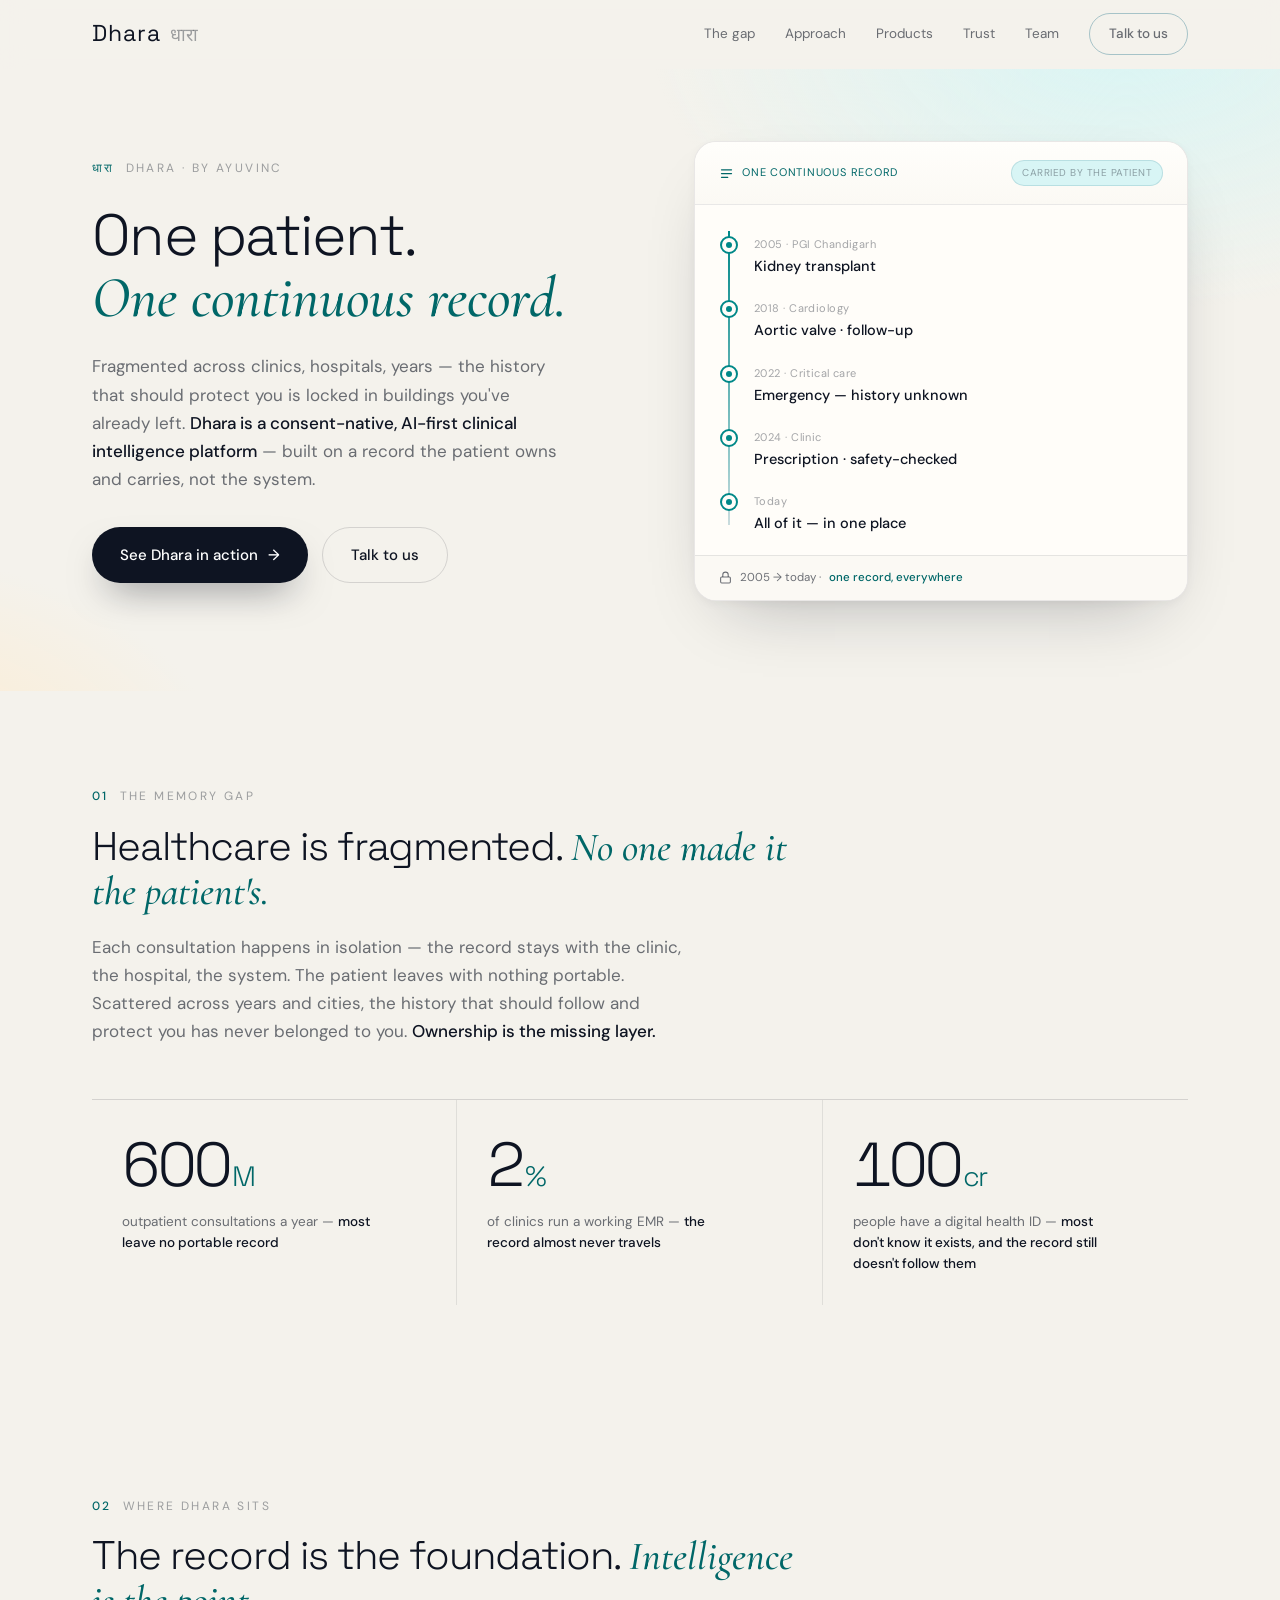
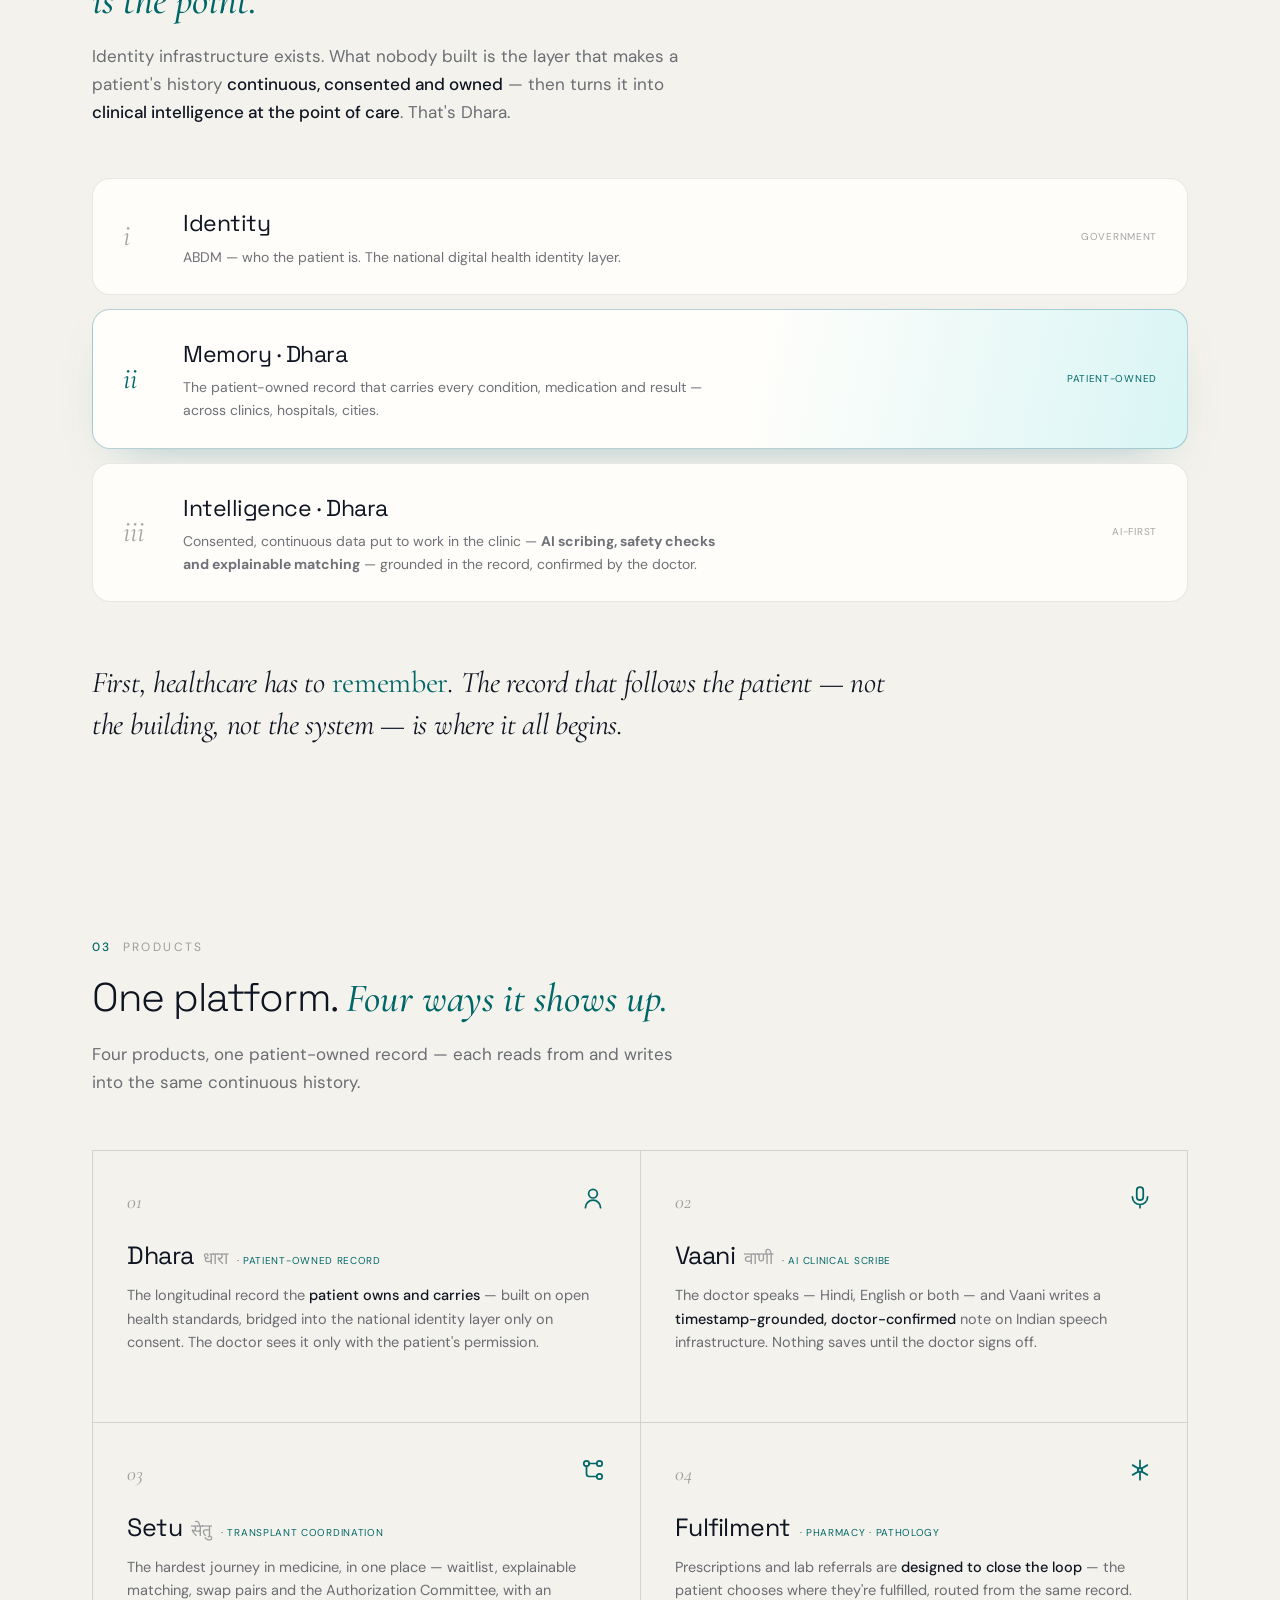
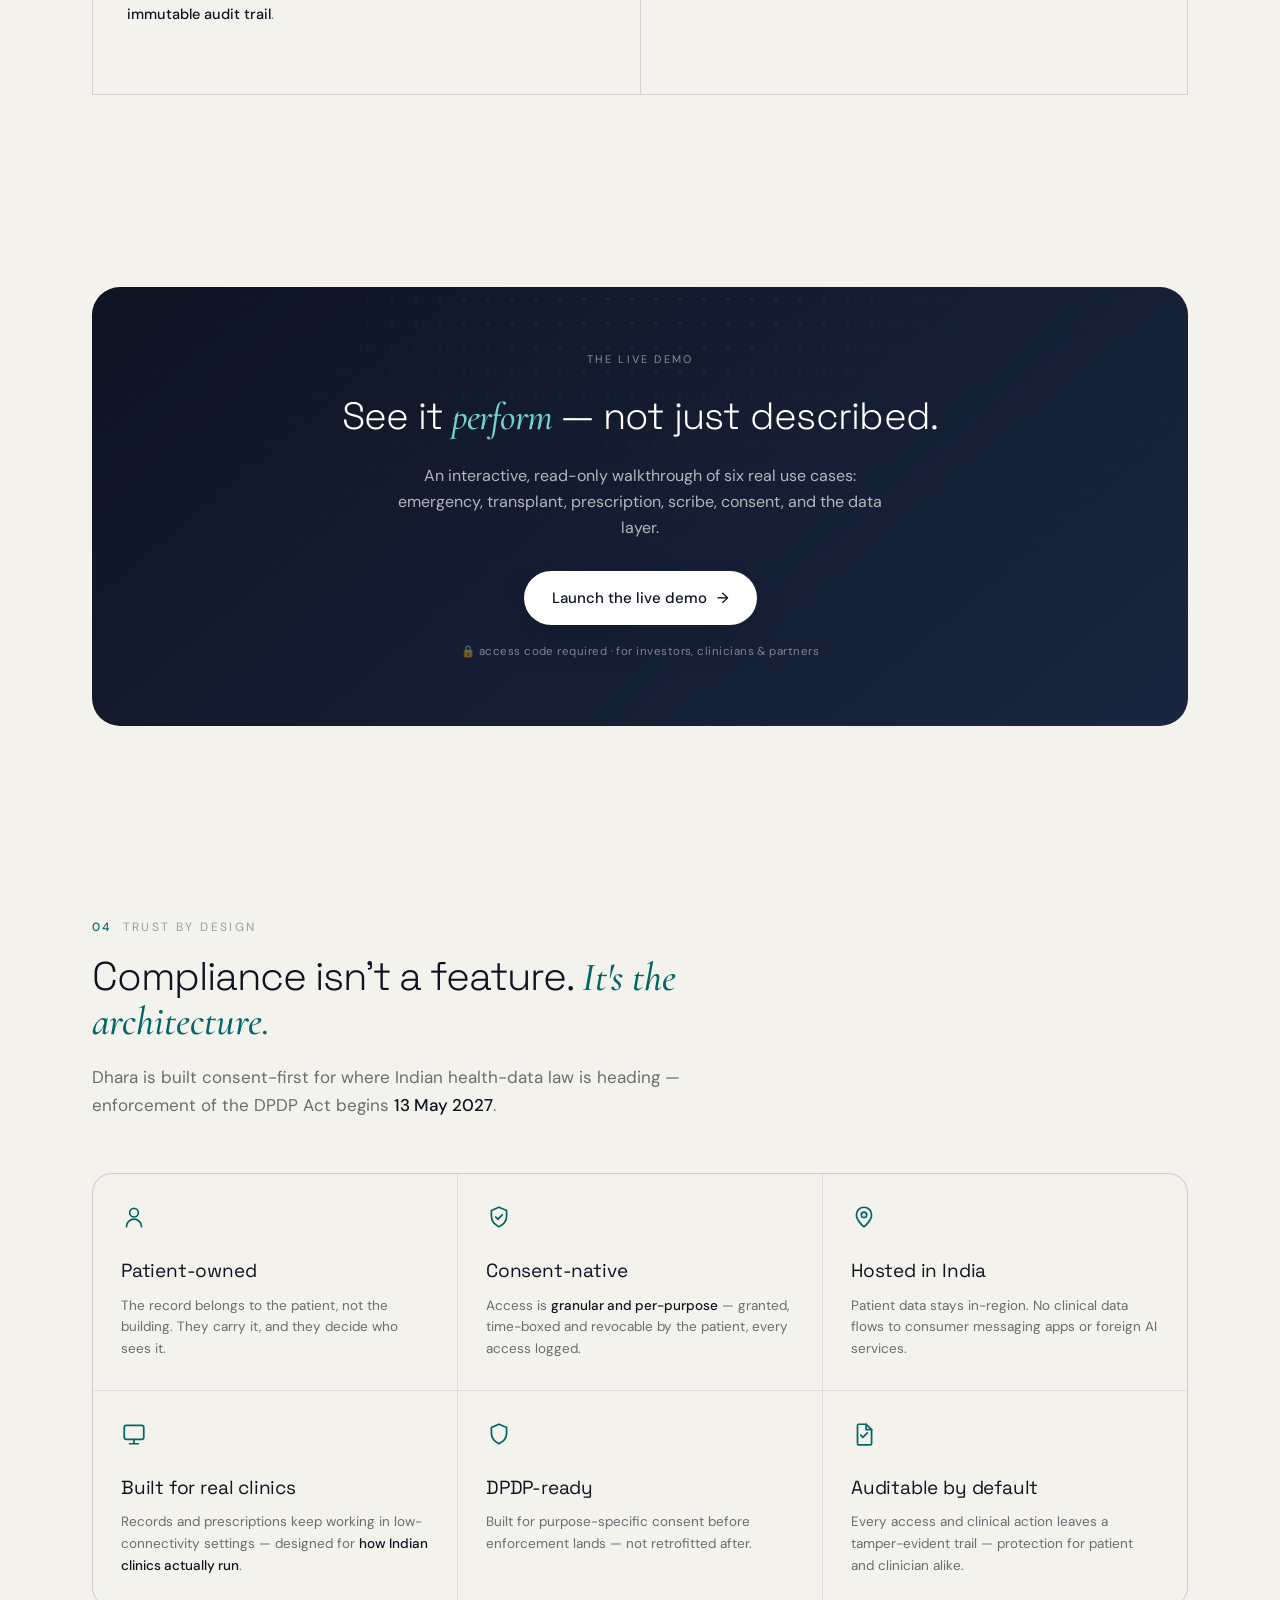
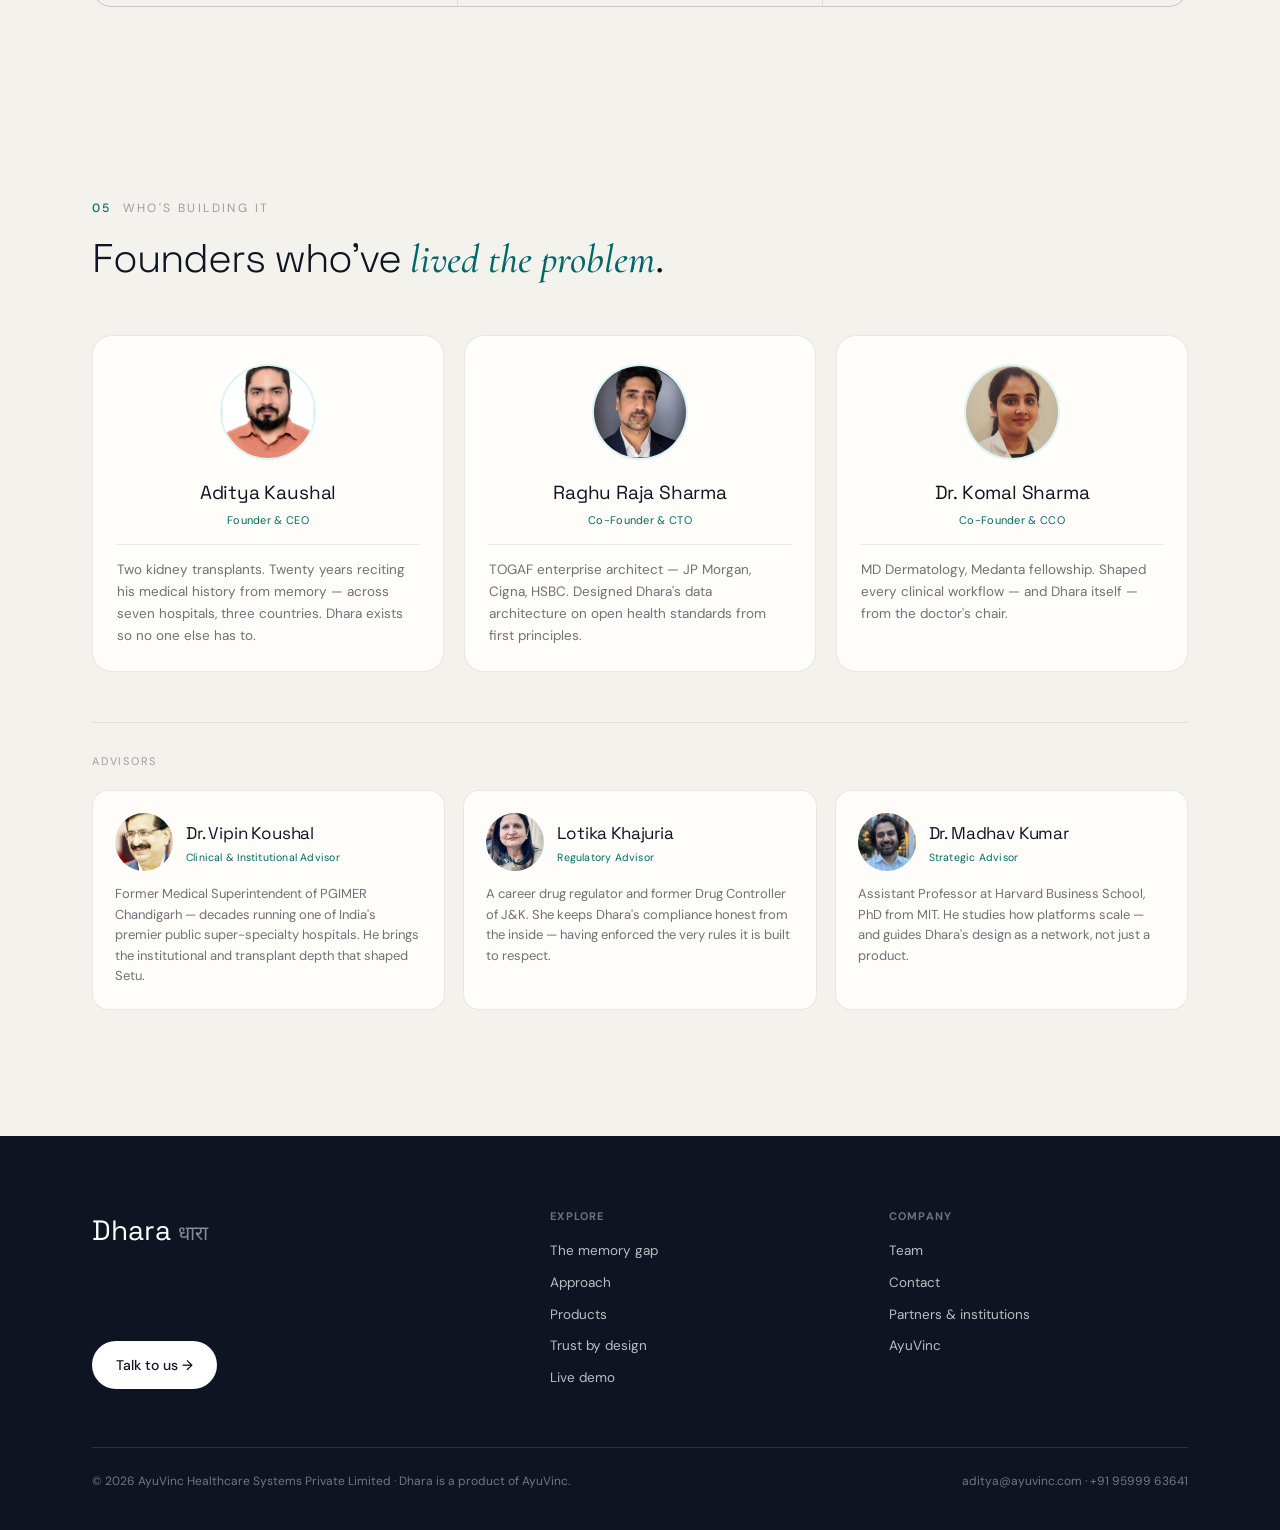
==== commit 8f0540b4: "Reposition Dhara as consent-native, AI-first clinical intelligence platform - Update title and meta " ====
--- a/index.html
+++ b/index.html
@@ -3,8 +3,8 @@
 <head>
 <meta charset="UTF-8">
 <meta name="viewport" content="width=device-width, initial-scale=1.0">
-<title>Dhara — India's healthcare memory layer · by AyuVinc</title>
-<meta name="description" content="One patient. One continuous record. Dhara is the patient-owned, consent-native memory layer for Indian healthcare.">
+<title>Dhara — a consent-native, AI-first clinical intelligence platform for Indian healthcare · by AyuVinc</title>
+<meta name="description" content="Dhara is a consent-native, AI-first clinical intelligence platform for Indian healthcare — built on a patient-owned, continuous record.">
 <link rel="preconnect" href="https://fonts.googleapis.com">
 <link href="https://fonts.googleapis.com/css2?family=Space+Grotesk:wght@300;400;500&family=DM+Sans:wght@400;500&family=Noto+Sans+Devanagari:wght@300;400&family=Cormorant+Garamond:ital,wght@0,400;0,500;1,400;1,500&display=swap" rel="stylesheet">
 <style>
@@ -228,7 +228,7 @@
   <div>
     <div class="label over"><span class="no">धारा</span> &nbsp;Dhara · by AyuVinc</div>
     <h1>One patient.<br><span class="accent">One continuous record.</span></h1>
-    <p class="sub">Fragmented across clinics, hospitals, years — the history that should protect you is locked in buildings you've already left. <b>Dhara is the patient-owned memory layer</b> that follows you, not the system.</p>
+    <p class="sub">Fragmented across clinics, hospitals, years — the history that should protect you is locked in buildings you've already left. <b>Dhara is a consent-native, AI-first clinical intelligence platform</b> — built on a record the patient owns and carries, not the system.</p>
     <div class="hero-cta">
       <a class="btn btn-p" href="https://www.ayuvinc.com/usecases/" target="_blank" rel="noopener">See Dhara in action <span class="ar">→</span></a>
       <a class="btn btn-g" href="#contact">Talk to us</a>
@@ -270,13 +270,13 @@
 <section id="approach"><div class="wrap reveal">
   <div class="sec-head">
     <span class="label"><span class="no">02</span> &nbsp;Where Dhara sits</span>
-    <h2 class="sec-h">Continuity is the layer <span class="accent">nobody built</span>.</h2>
-    <p class="sec-lede">Identity infrastructure exists. Governance and validation layers are coming. What nobody built is the layer that makes a patient's history <b>continuous, portable and owned by the patient</b>. That's Dhara.</p>
+    <h2 class="sec-h">The record is the foundation. <span class="accent">Intelligence is the point.</span></h2>
+    <p class="sec-lede">Identity infrastructure exists. What nobody built is the layer that makes a patient's history <b>continuous, consented and owned</b> — then turns it into <b>clinical intelligence at the point of care</b>. That's Dhara.</p>
   </div>
   <div class="layers">
     <div class="layer"><span class="ln">i</span><div><div class="lt">Identity</div><div class="ld">ABDM — who the patient is. The national digital health identity layer.</div></div><span class="own">Government</span></div>
     <div class="layer memory"><span class="ln">ii</span><div><div class="lt">Memory · Dhara</div><div class="ld">The patient-owned record that carries every condition, medication and result — across clinics, hospitals, cities.</div></div><span class="own">Patient-owned</span></div>
-    <div class="layer" style="opacity:.72"><span class="ln">iii</span><div><div class="lt" style="font-size:20px;color:var(--ink-2)">Intelligence <span style="font-family:var(--mono);font-size:10px;letter-spacing:.08em;text-transform:uppercase;color:var(--ink-3)">· in time</span></div><div class="ld">What consented, continuous data makes possible later — the consequence of memory, not the starting point.</div></div><span class="own">Later</span></div>
+    <div class="layer"><span class="ln">iii</span><div><div class="lt">Intelligence · Dhara</div><div class="ld">Consented, continuous data put to work in the clinic — <b>AI scribing, safety checks and explainable matching</b> — grounded in the record, confirmed by the doctor.</div></div><span class="own">AI-first</span></div>
   </div>
   <p class="pullquote">First, healthcare has to <span class="hl">remember</span>. The record that follows the patient — not the building, not the system — is where it all begins.</p>
 </div></section>
@@ -285,7 +285,7 @@
 <section id="products"><div class="wrap reveal">
   <div class="sec-head">
     <span class="label"><span class="no">03</span> &nbsp;Products</span>
-    <h2 class="sec-h">One memory layer. <span class="accent">Four ways it shows up.</span></h2>
+    <h2 class="sec-h">One platform. <span class="accent">Four ways it shows up.</span></h2>
     <p class="sec-lede">Four products, one patient-owned record — each reads from and writes into the same continuous history.</p>
   </div>
   <div class="prod-grid">
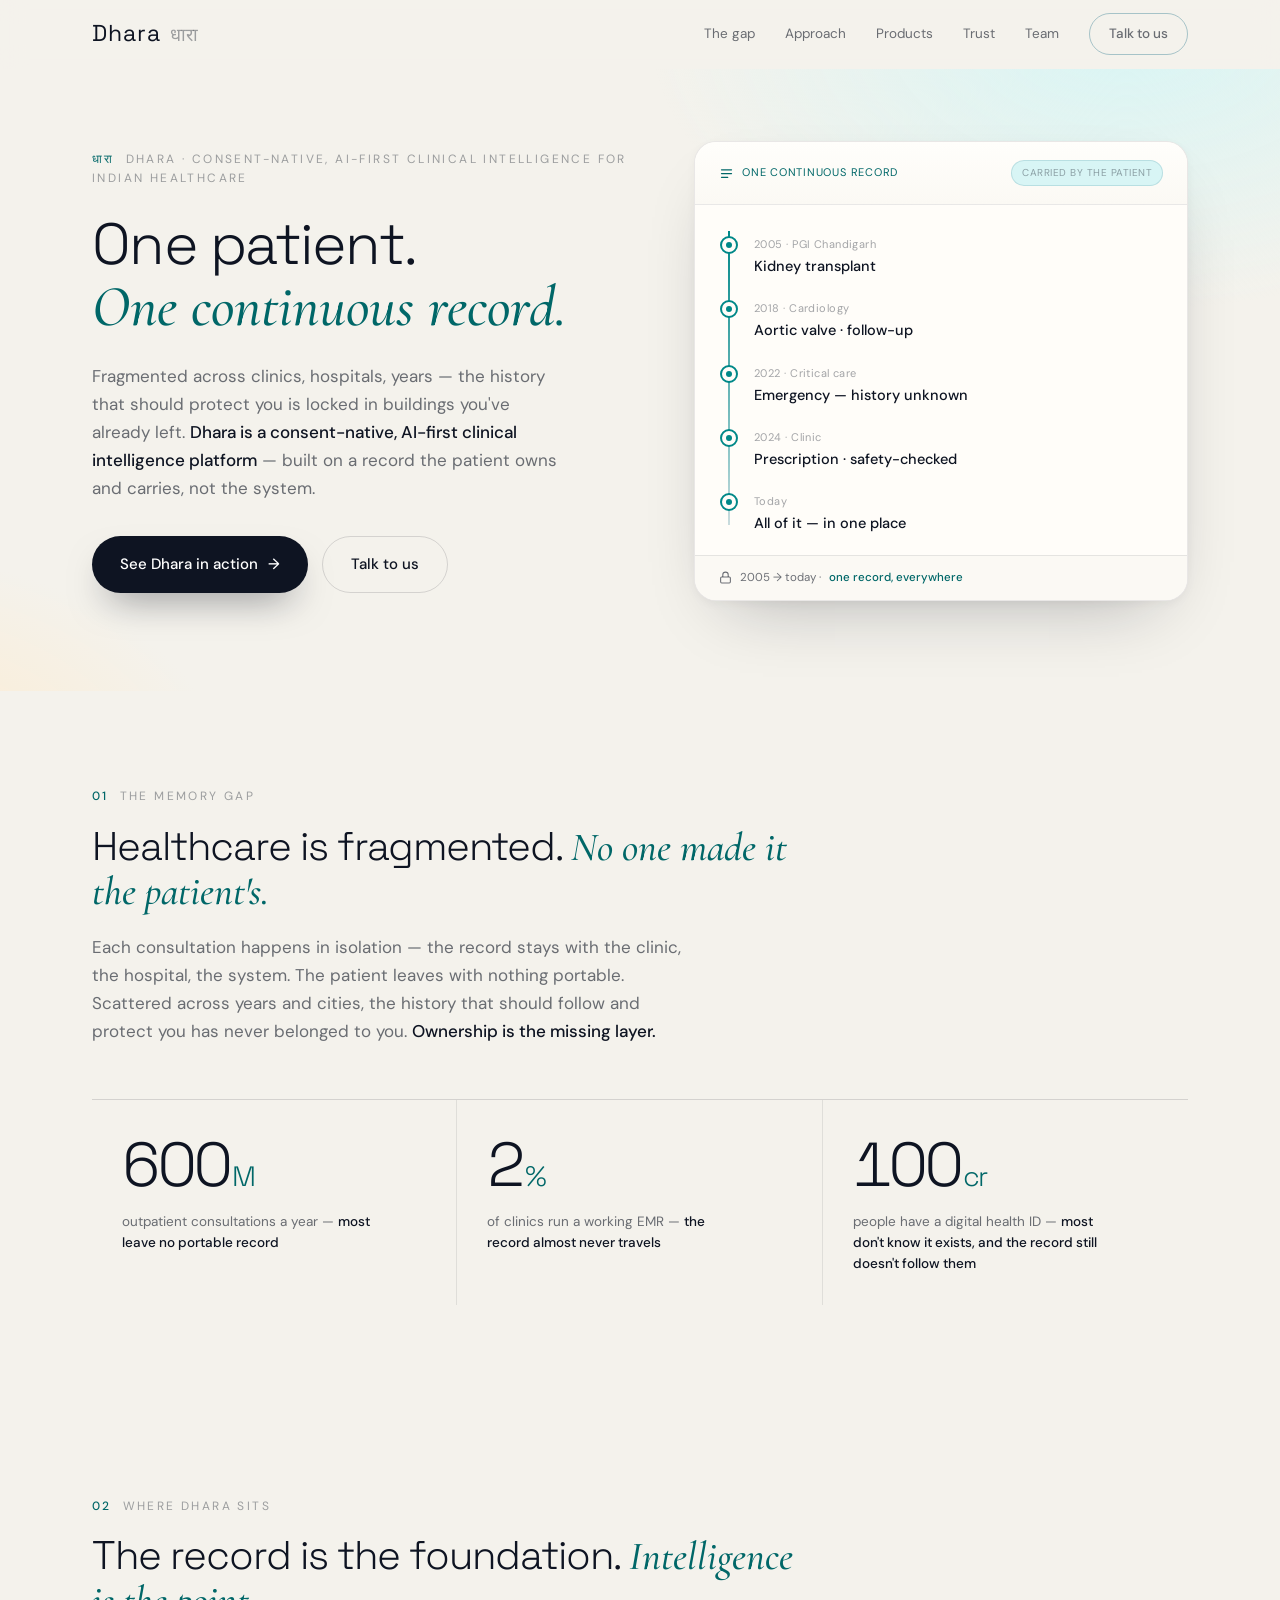
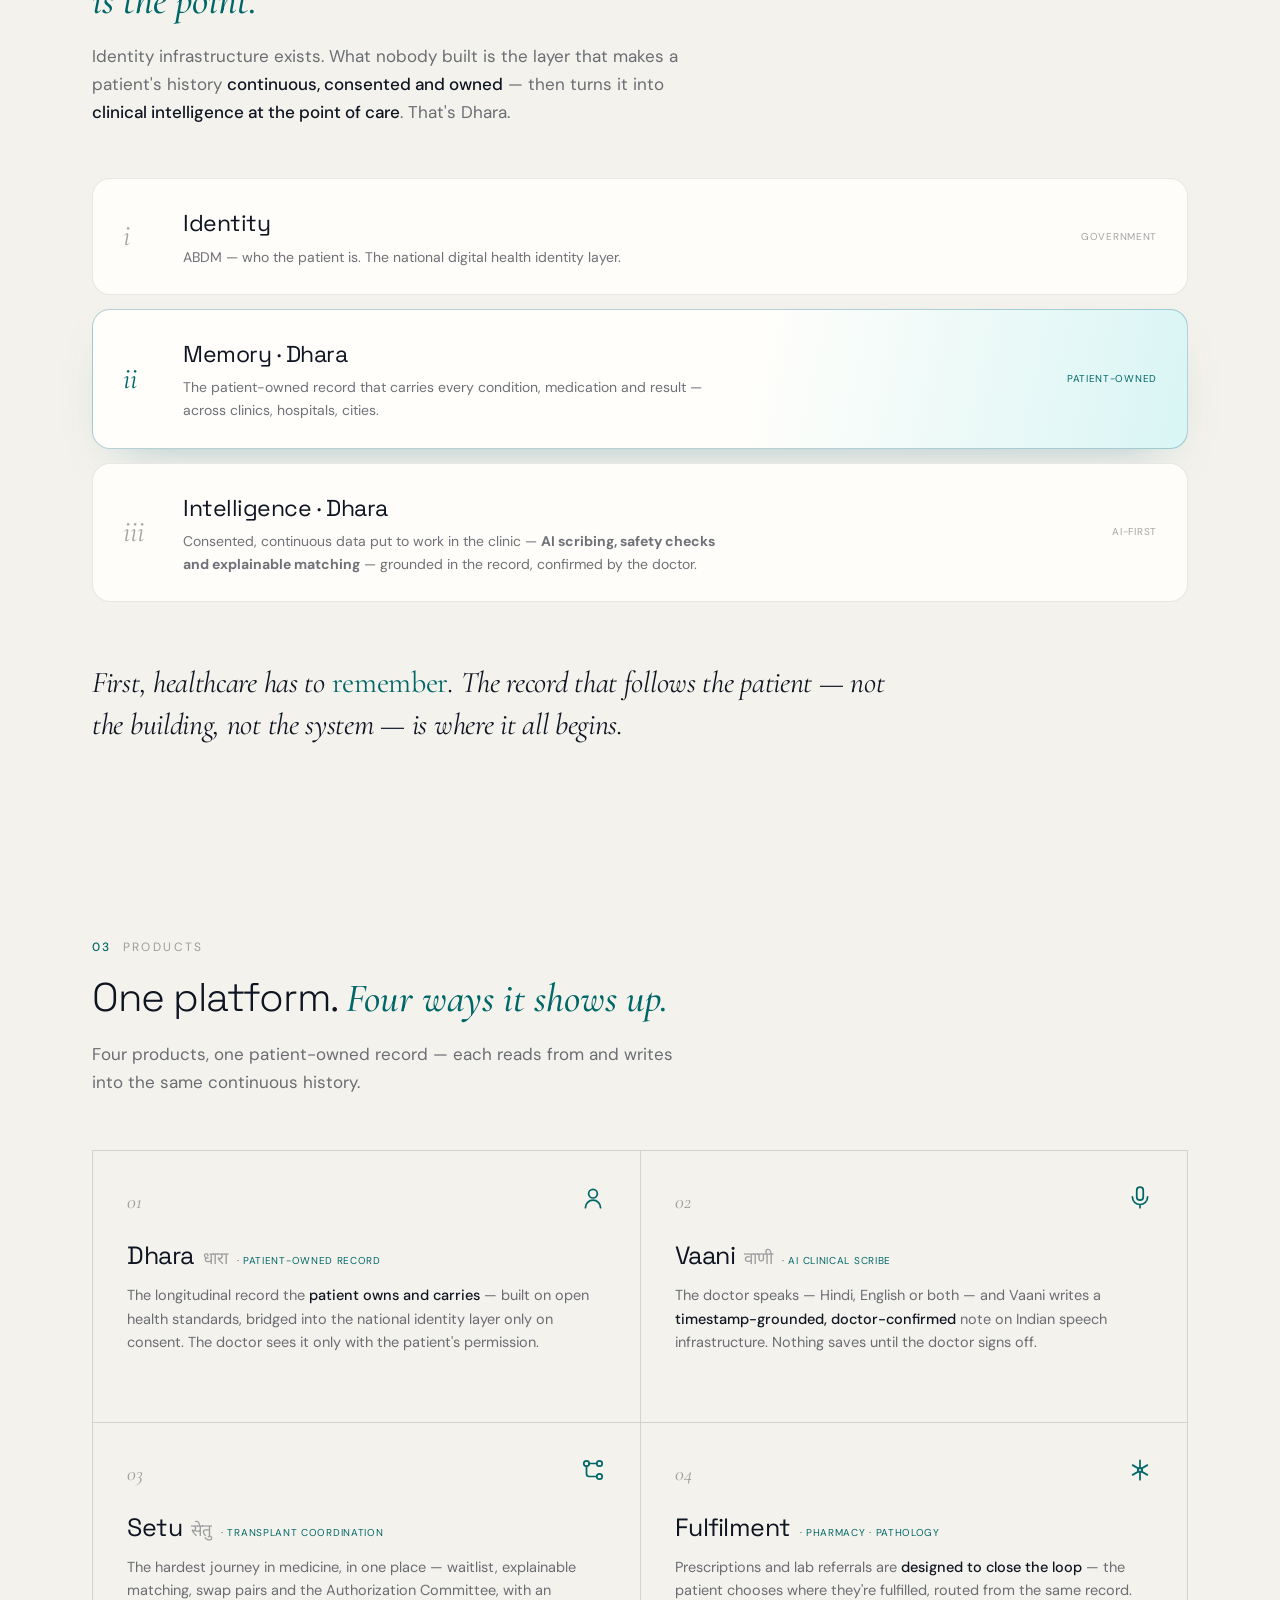
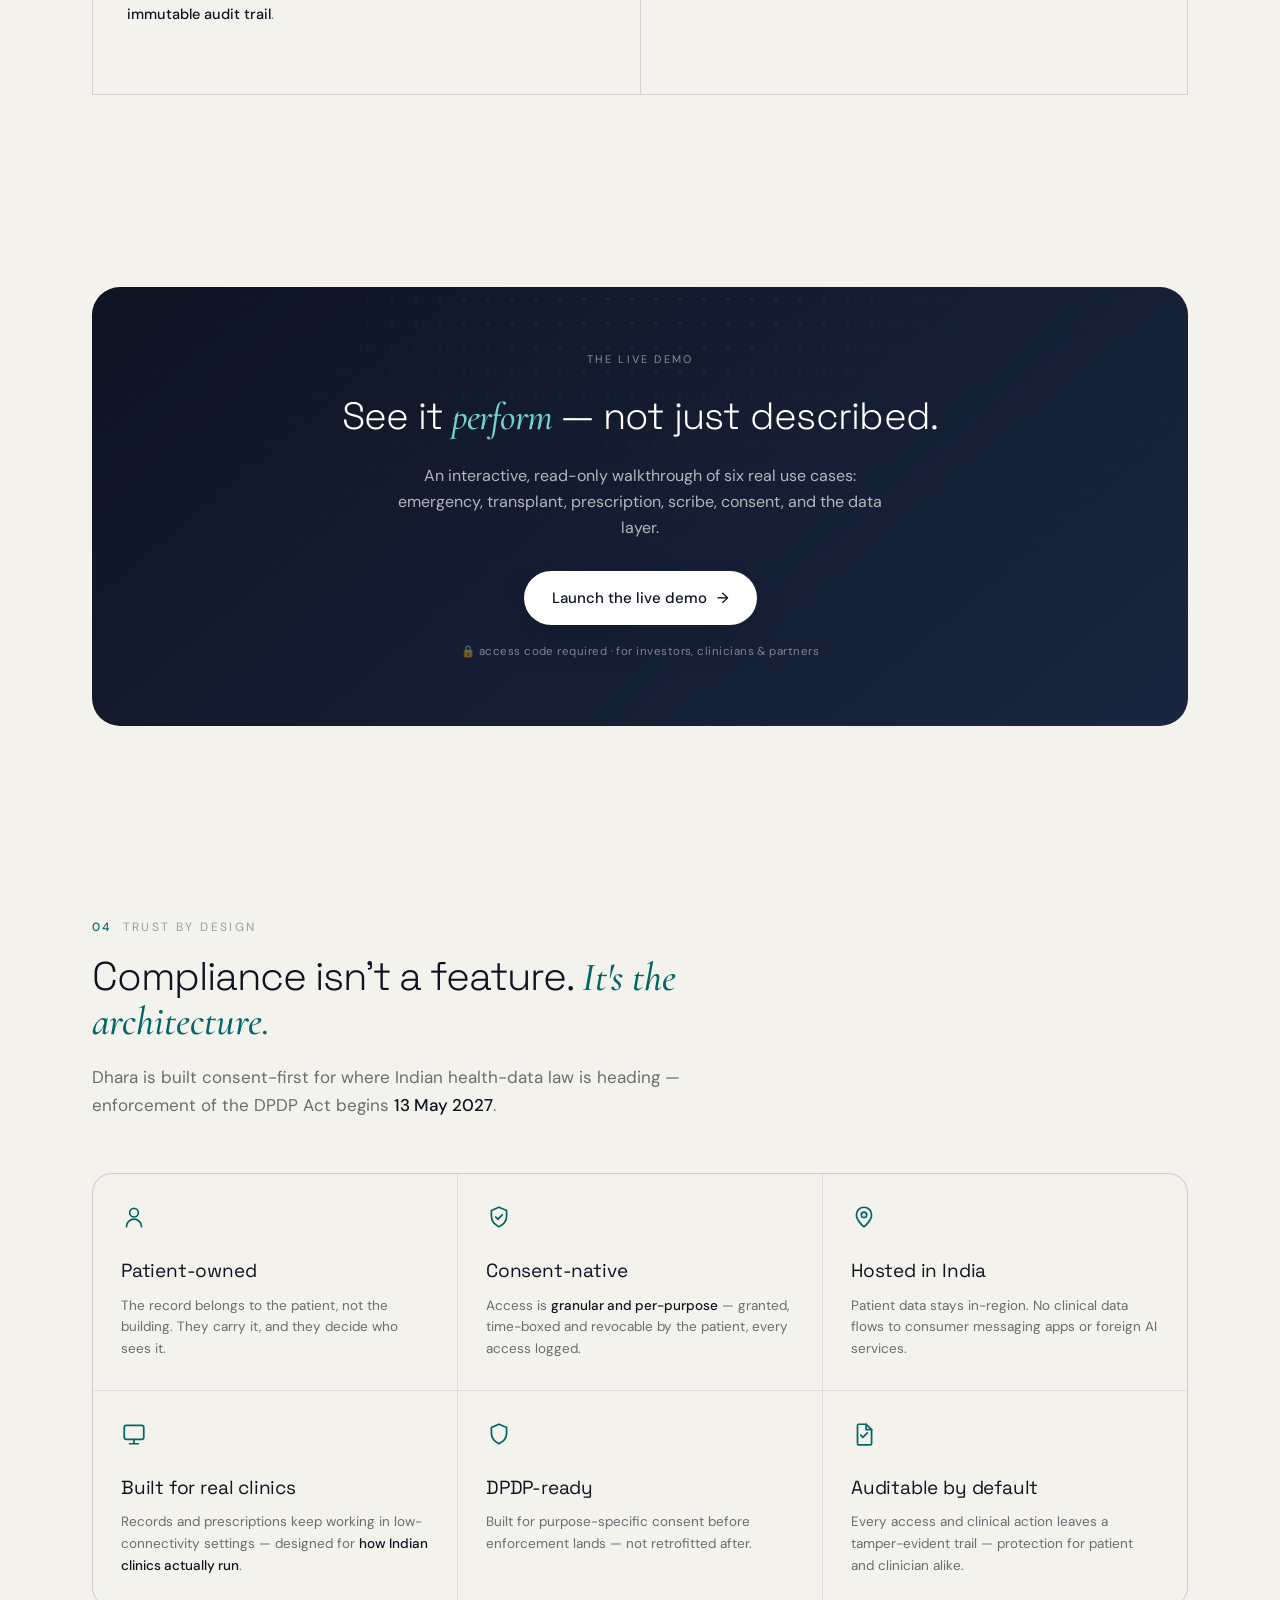
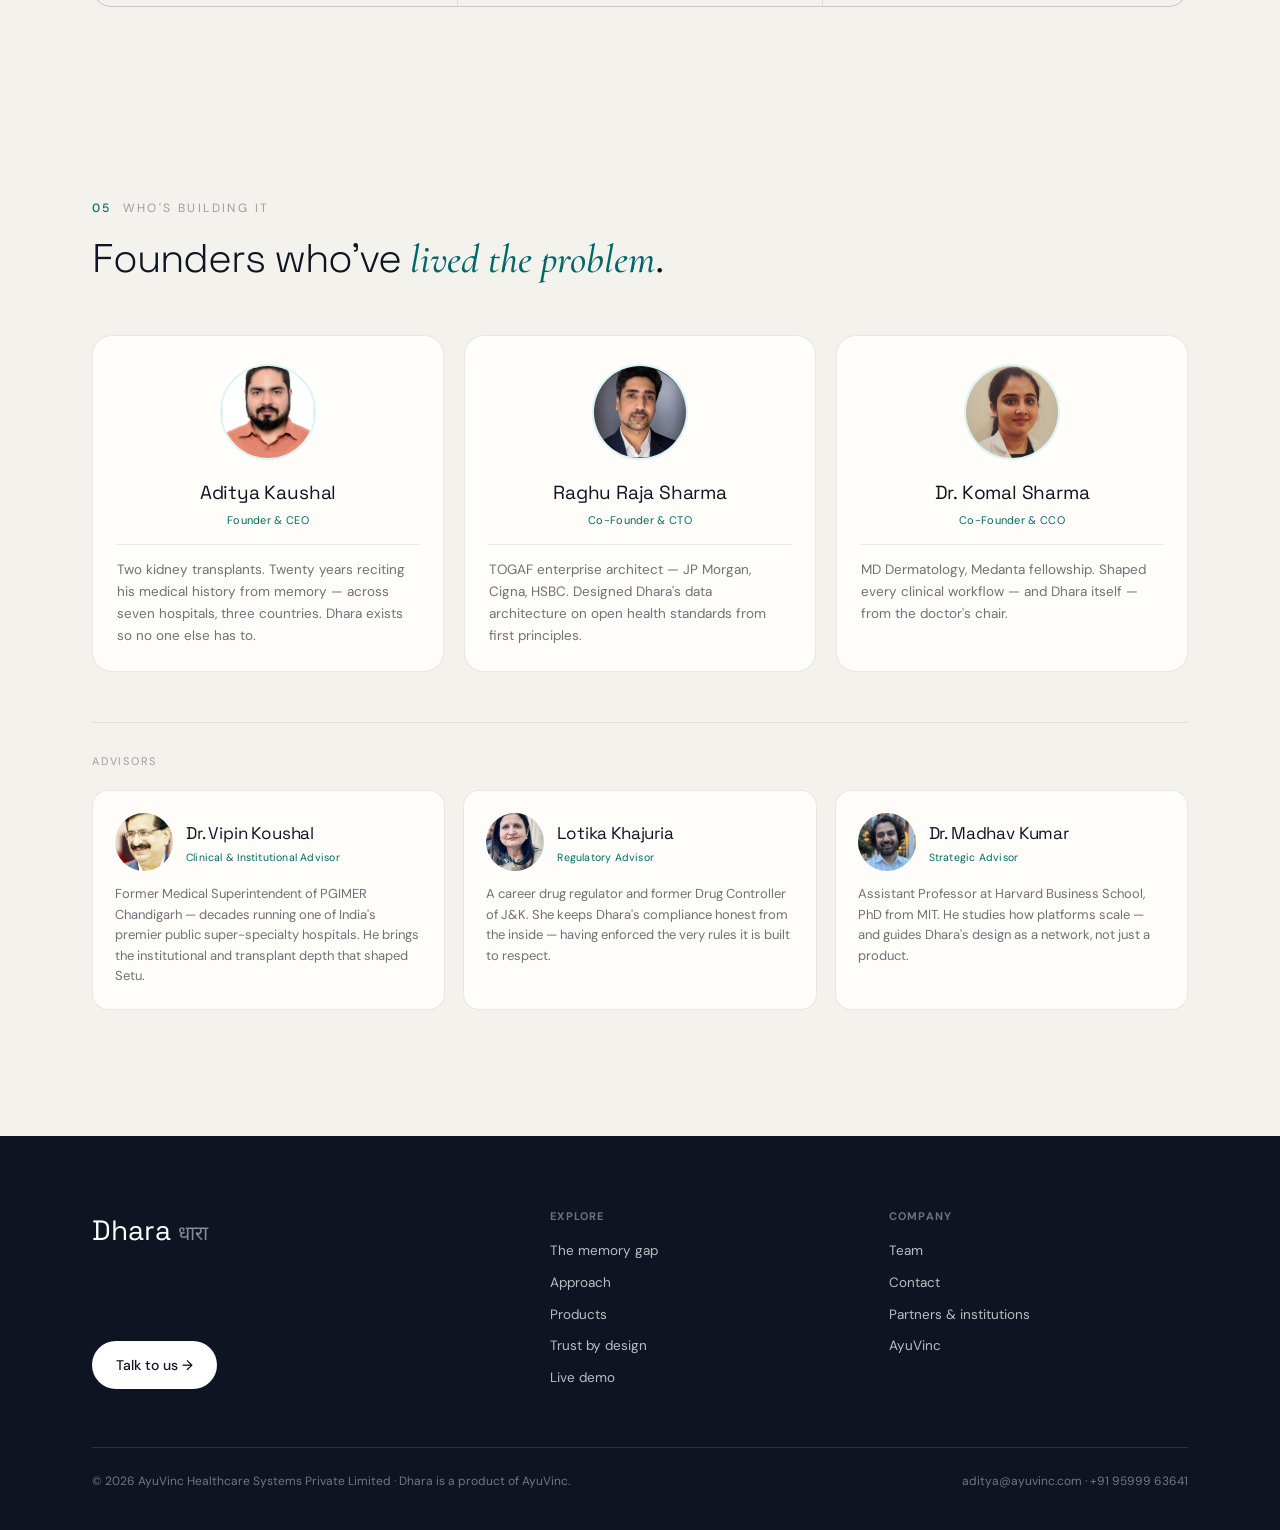
==== commit 928aa4c7: "Add platform positioning to hero eyebrow Surface the consent-native, AI-first clinical intelligence " ====
--- a/index.html
+++ b/index.html
@@ -226,7 +226,7 @@
 <a id="top"></a>
 <header class="hero"><div class="wrap"><div class="hero-grid">
   <div>
-    <div class="label over"><span class="no">धारा</span> &nbsp;Dhara · by AyuVinc</div>
+    <div class="label over"><span class="no">धारा</span> &nbsp;Dhara · consent-native, AI-first clinical intelligence for Indian healthcare</div>
     <h1>One patient.<br><span class="accent">One continuous record.</span></h1>
     <p class="sub">Fragmented across clinics, hospitals, years — the history that should protect you is locked in buildings you've already left. <b>Dhara is a consent-native, AI-first clinical intelligence platform</b> — built on a record the patient owns and carries, not the system.</p>
     <div class="hero-cta">
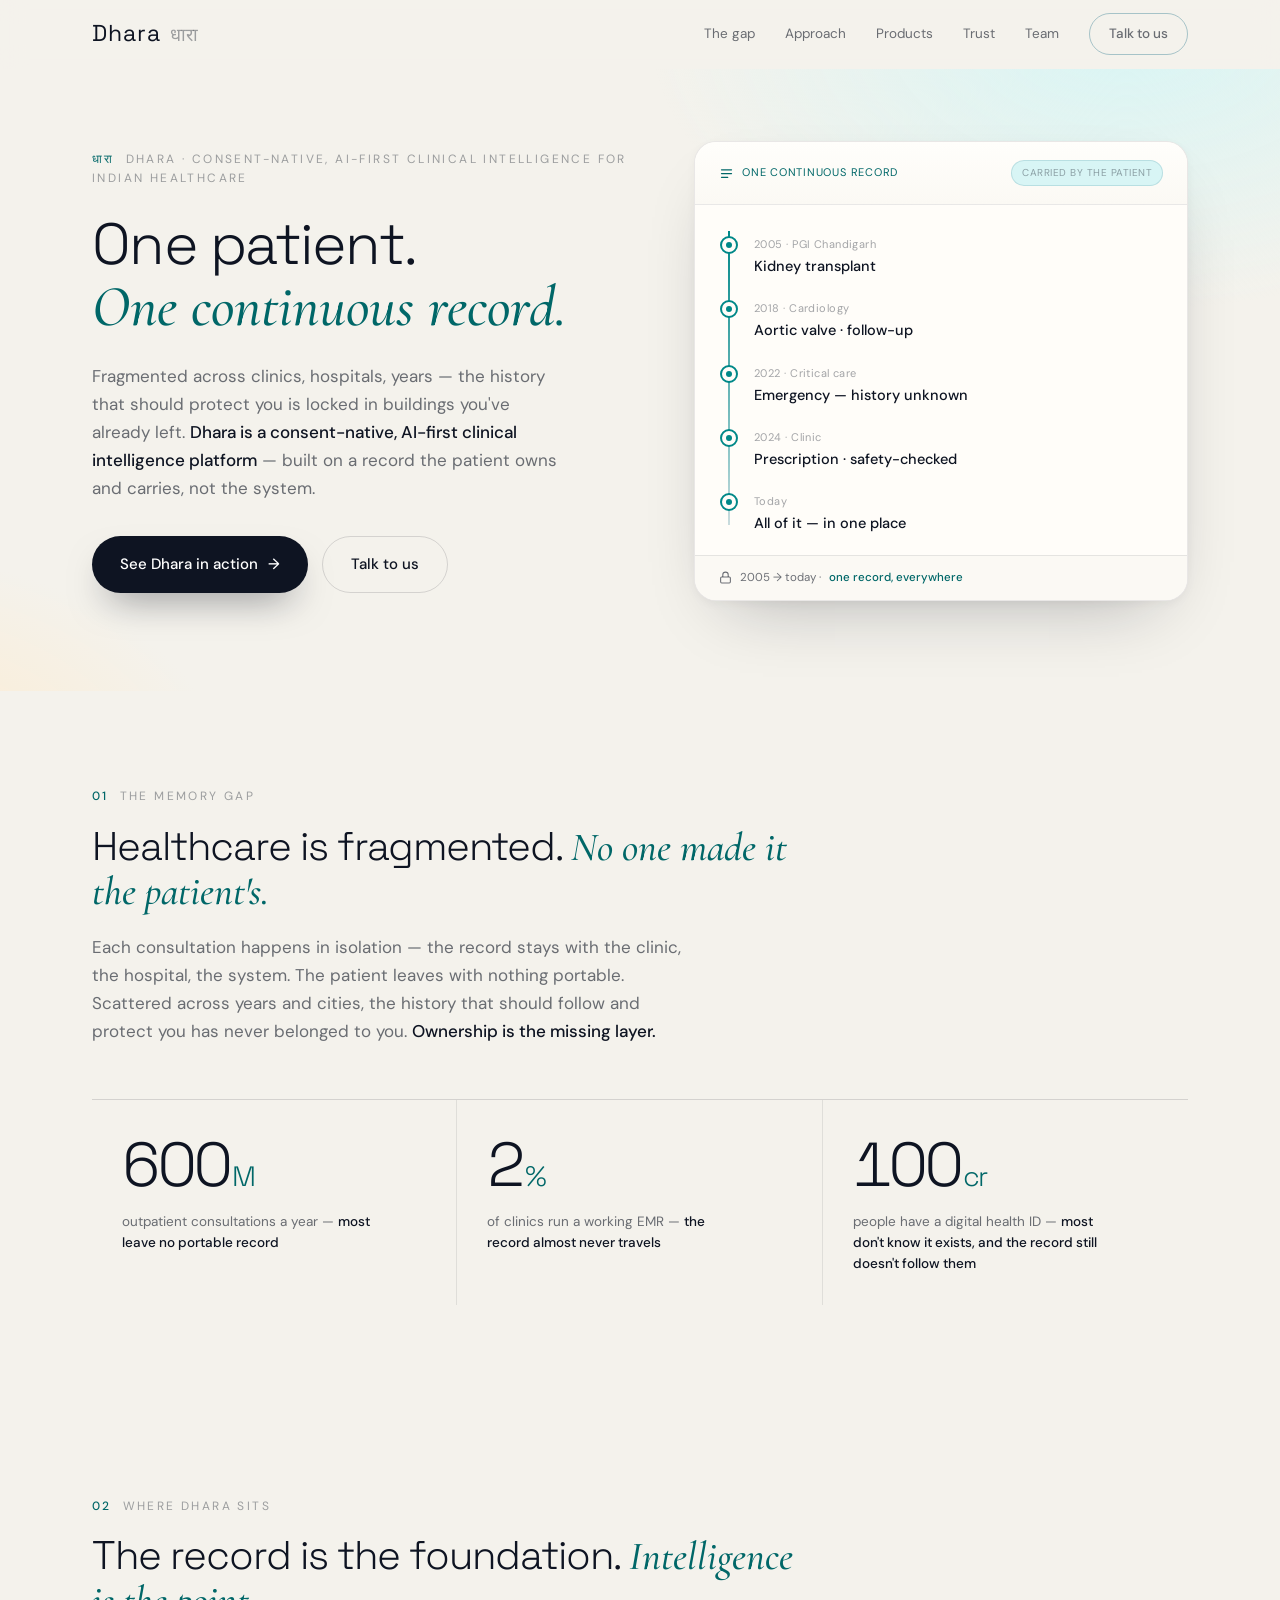
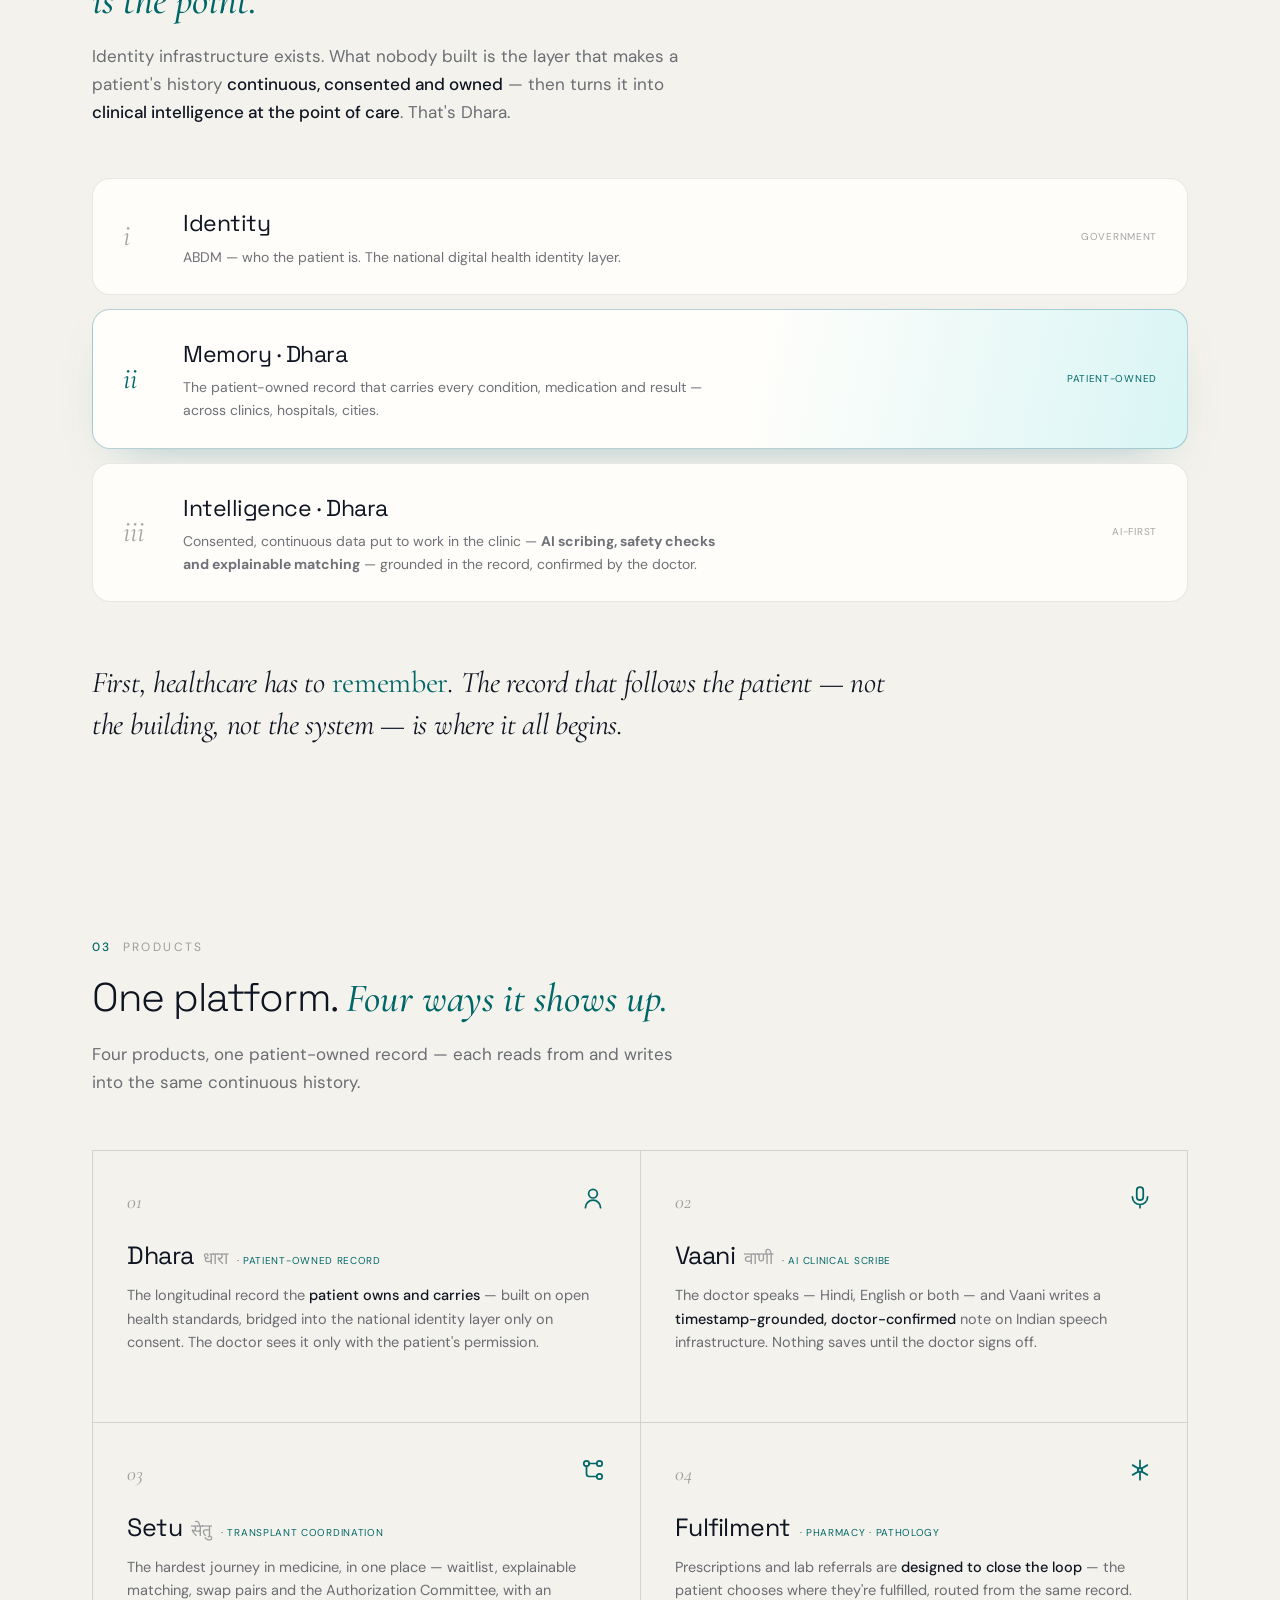
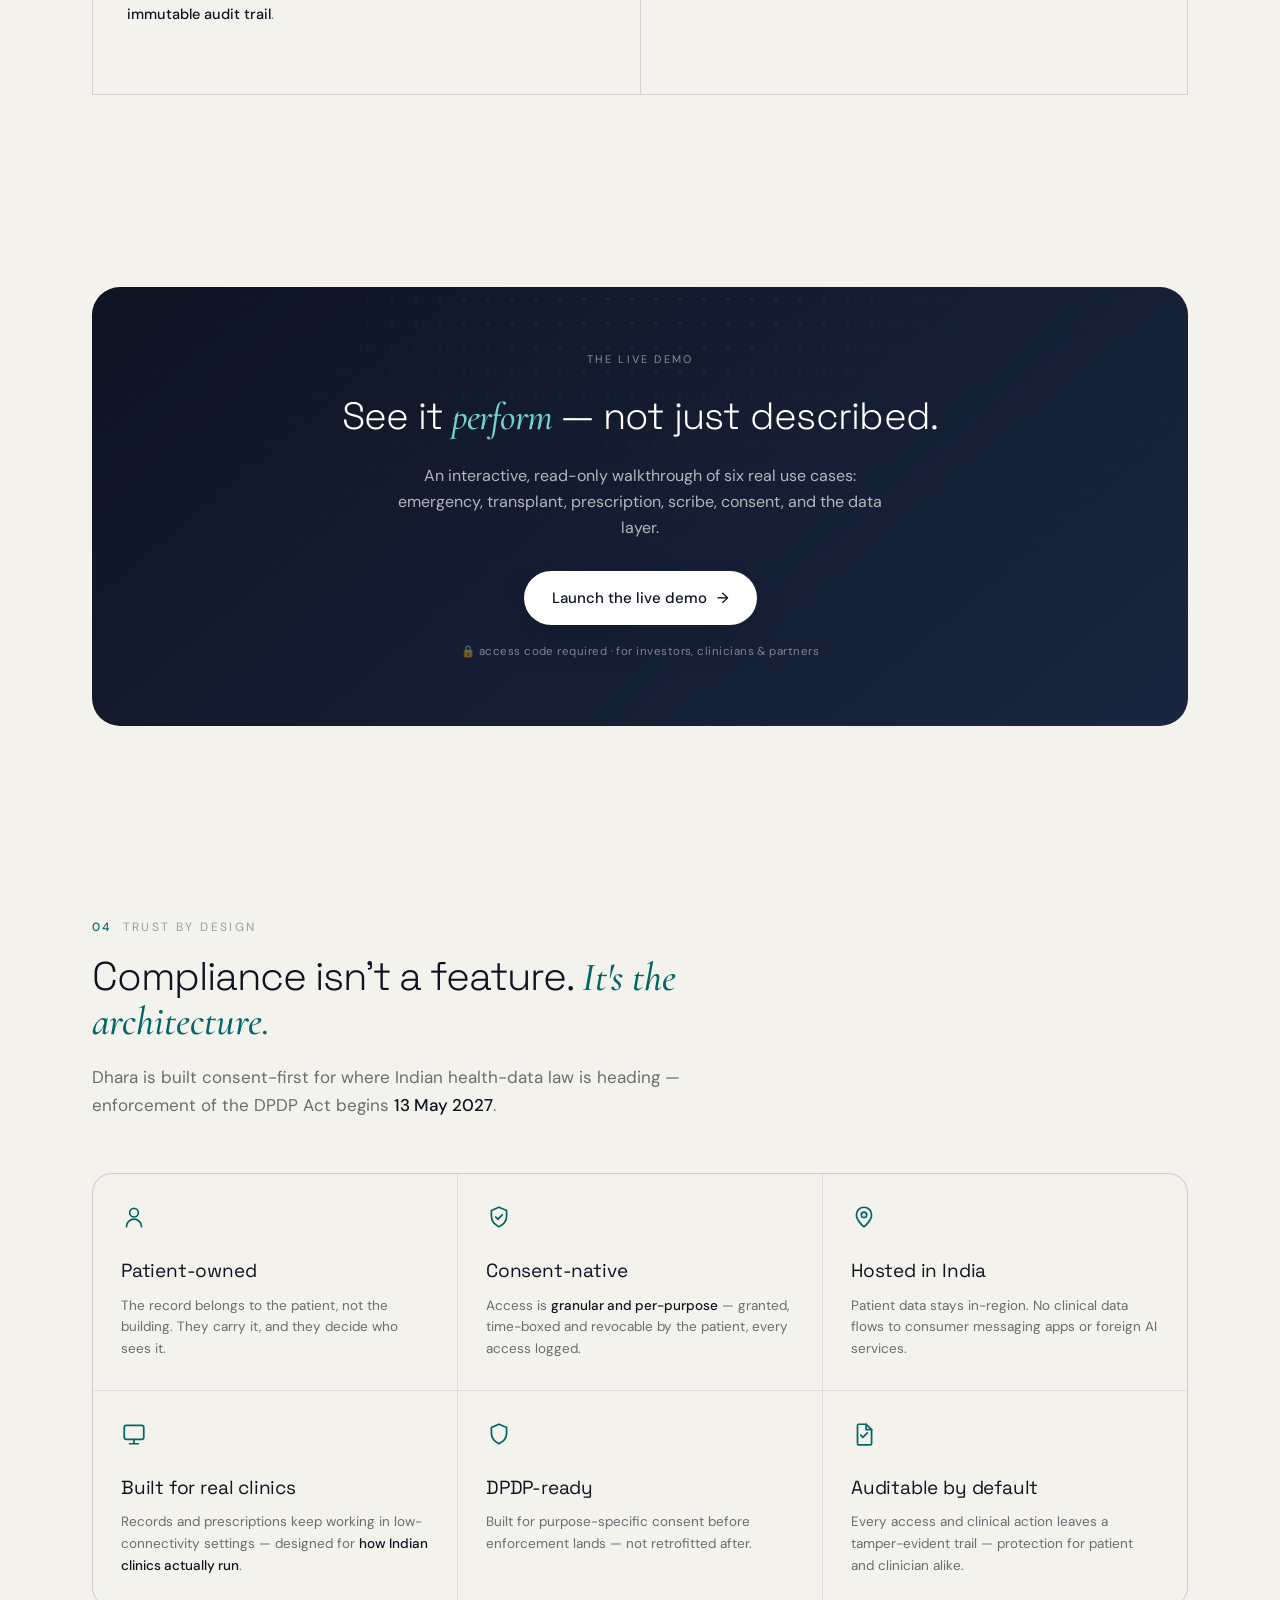
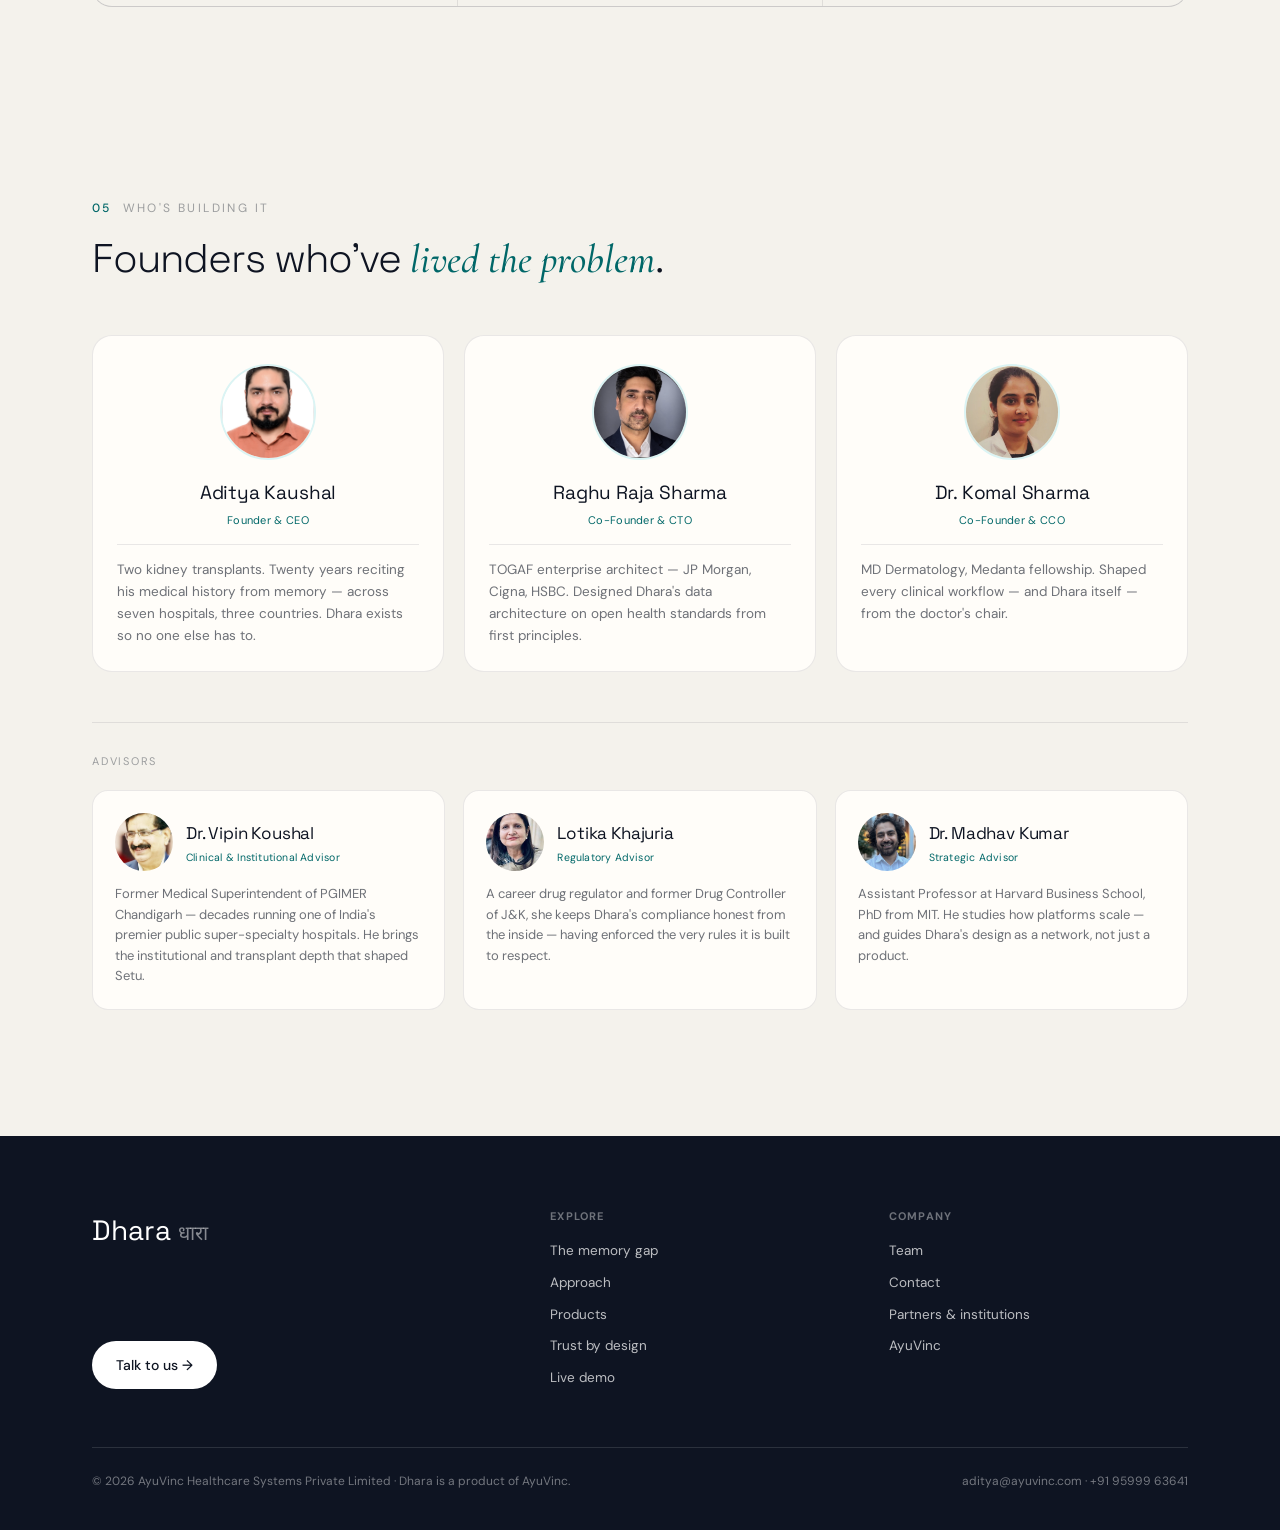
==== commit 1c810be5: "Fix sentence fragment in Lotika Khajuria's advisor bio Join the opening credential phrase to the mai" ====
--- a/index.html
+++ b/index.html
@@ -5,6 +5,65 @@
 <meta name="viewport" content="width=device-width, initial-scale=1.0">
 <title>Dhara — a consent-native, AI-first clinical intelligence platform for Indian healthcare · by AyuVinc</title>
 <meta name="description" content="Dhara is a consent-native, AI-first clinical intelligence platform for Indian healthcare — built on a patient-owned, continuous record.">
+<link rel="canonical" href="https://www.ayuvinc.com/">
+<meta name="robots" content="index, follow">
+<meta name="theme-color" content="#0e1422">
+
+<!-- Icons -->
+<link rel="icon" type="image/svg+xml" href="favicon.svg">
+<link rel="apple-touch-icon" href="images/apple-touch-icon.png">
+
+<!-- Open Graph -->
+<meta property="og:type" content="website">
+<meta property="og:site_name" content="Dhara by AyuVinc">
+<meta property="og:title" content="Dhara — a consent-native, AI-first clinical intelligence platform for Indian healthcare">
+<meta property="og:description" content="Built on a patient-owned, continuous record — a record the patient owns and carries, not the building.">
+<meta property="og:url" content="https://www.ayuvinc.com/">
+<meta property="og:image" content="https://www.ayuvinc.com/images/og-cover.png">
+<meta property="og:image:width" content="2400">
+<meta property="og:image:height" content="1260">
+<meta property="og:image:alt" content="Dhara — a consent-native, AI-first clinical intelligence platform for Indian healthcare">
+<meta property="og:locale" content="en_IN">
+
+<!-- Twitter -->
+<meta name="twitter:card" content="summary_large_image">
+<meta name="twitter:title" content="Dhara — a consent-native, AI-first clinical intelligence platform for Indian healthcare">
+<meta name="twitter:description" content="Built on a patient-owned, continuous record — a record the patient owns and carries, not the building.">
+<meta name="twitter:image" content="https://www.ayuvinc.com/images/og-cover.png">
+
+<!-- Structured data -->
+<script type="application/ld+json">
+{
+  "@context": "https://schema.org",
+  "@graph": [
+    {
+      "@type": "Organization",
+      "@id": "https://www.ayuvinc.com/#organization",
+      "name": "AyuVinc Healthcare Systems",
+      "url": "https://www.ayuvinc.com/",
+      "logo": "https://www.ayuvinc.com/images/og-cover.png",
+      "email": "aditya@ayuvinc.com",
+      "telephone": "+91-95999-63641"
+    },
+    {
+      "@type": "WebSite",
+      "@id": "https://www.ayuvinc.com/#website",
+      "url": "https://www.ayuvinc.com/",
+      "name": "Dhara by AyuVinc",
+      "publisher": { "@id": "https://www.ayuvinc.com/#organization" }
+    },
+    {
+      "@type": "SoftwareApplication",
+      "name": "Dhara",
+      "applicationCategory": "HealthApplication",
+      "operatingSystem": "Web",
+      "url": "https://www.ayuvinc.com/",
+      "publisher": { "@id": "https://www.ayuvinc.com/#organization" },
+      "description": "Dhara is a consent-native, AI-first clinical intelligence platform for Indian healthcare, built on a patient-owned, continuous record."
+    }
+  ]
+}
+</script>
 <link rel="preconnect" href="https://fonts.googleapis.com">
 <link href="https://fonts.googleapis.com/css2?family=Space+Grotesk:wght@300;400;500&family=DM+Sans:wght@400;500&family=Noto+Sans+Devanagari:wght@300;400&family=Cormorant+Garamond:ital,wght@0,400;0,500;1,400;1,500&display=swap" rel="stylesheet">
 <style>
@@ -363,7 +422,7 @@
     </div>
     <div class="adv">
       <div class="adv-top"><img src="images/lotika.jpg" alt="Lotika Khajuria"><div><div class="an">Lotika Khajuria</div><div class="ar">Regulatory Advisor</div></div></div>
-      <div class="ab">A career drug regulator and former Drug Controller of J&amp;K. She keeps Dhara's compliance honest from the inside — having enforced the very rules it is built to respect.</div>
+      <div class="ab">A career drug regulator and former Drug Controller of J&amp;K, she keeps Dhara's compliance honest from the inside — having enforced the very rules it is built to respect.</div>
     </div>
     <div class="adv">
       <div class="adv-top"><img src="images/madhav.png" alt="Dr. Madhav Kumar"><div><div class="an">Dr. Madhav Kumar</div><div class="ar">Strategic Advisor</div></div></div>
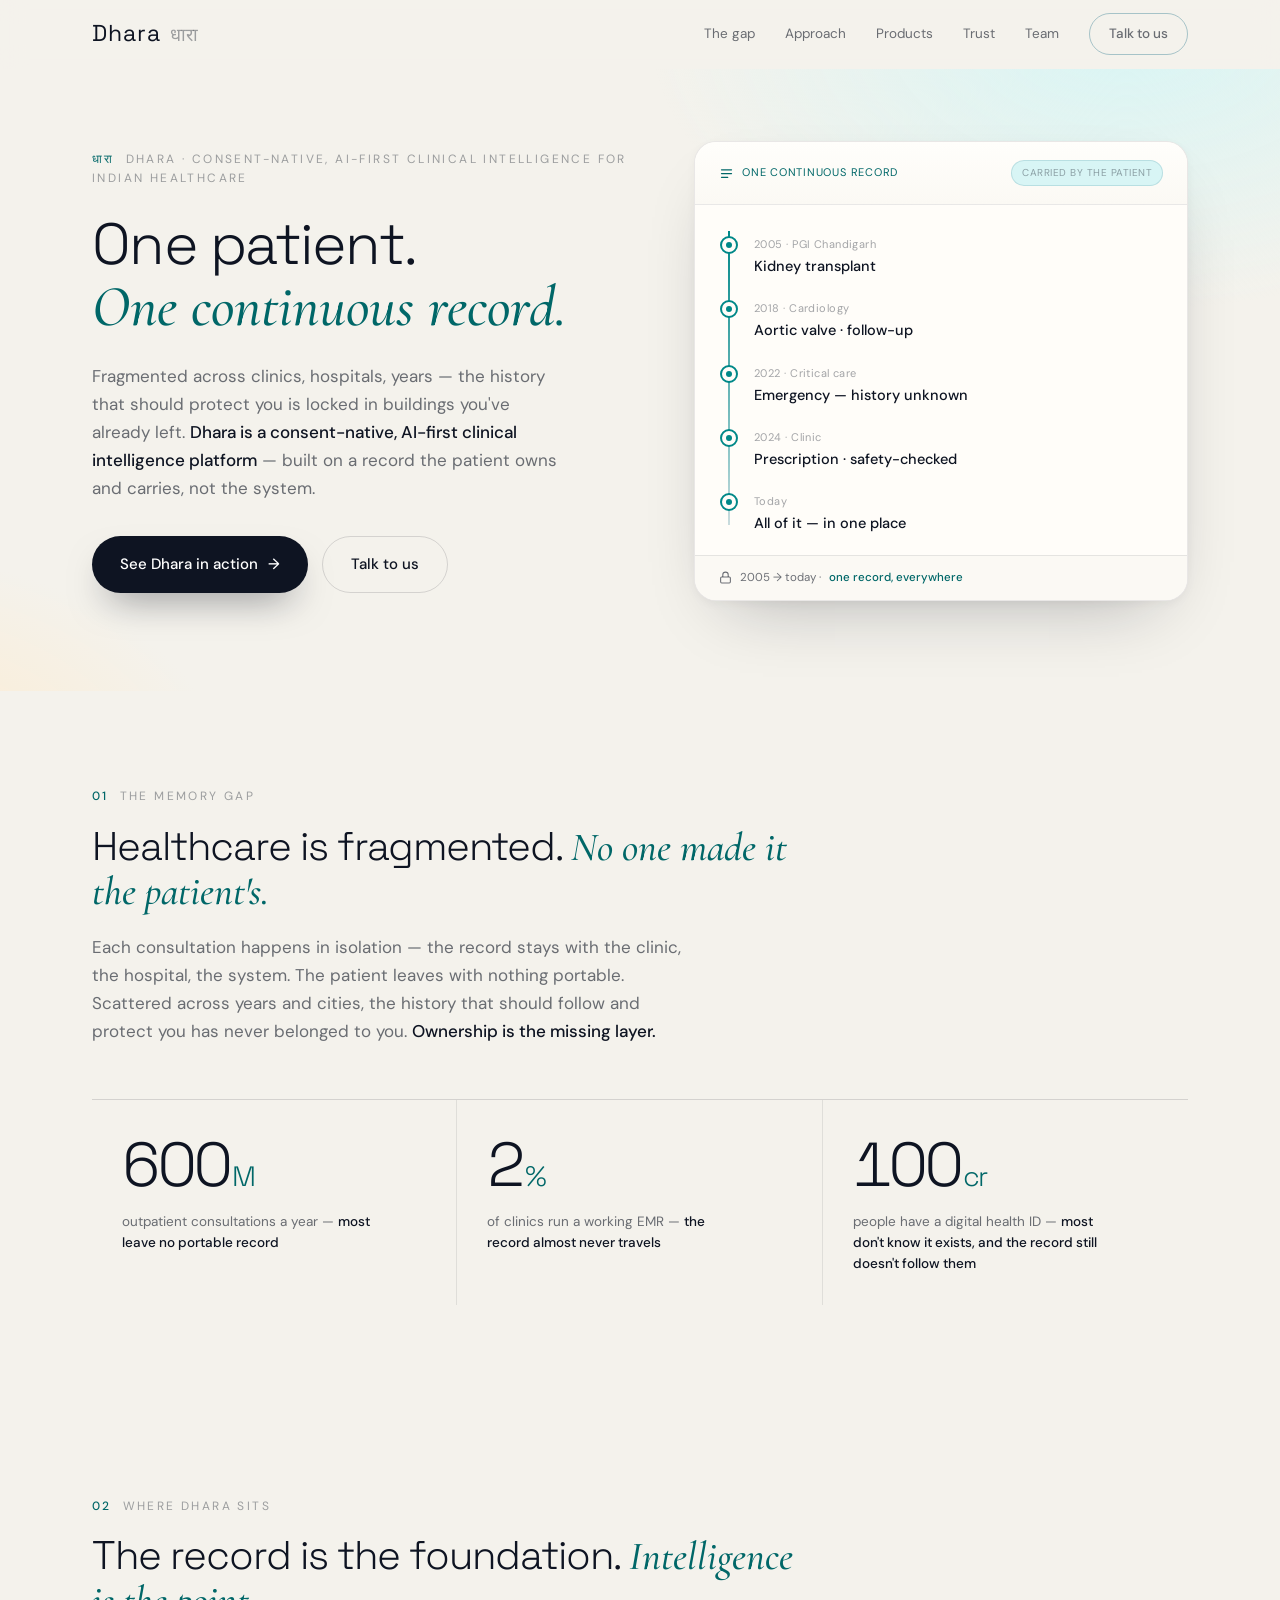
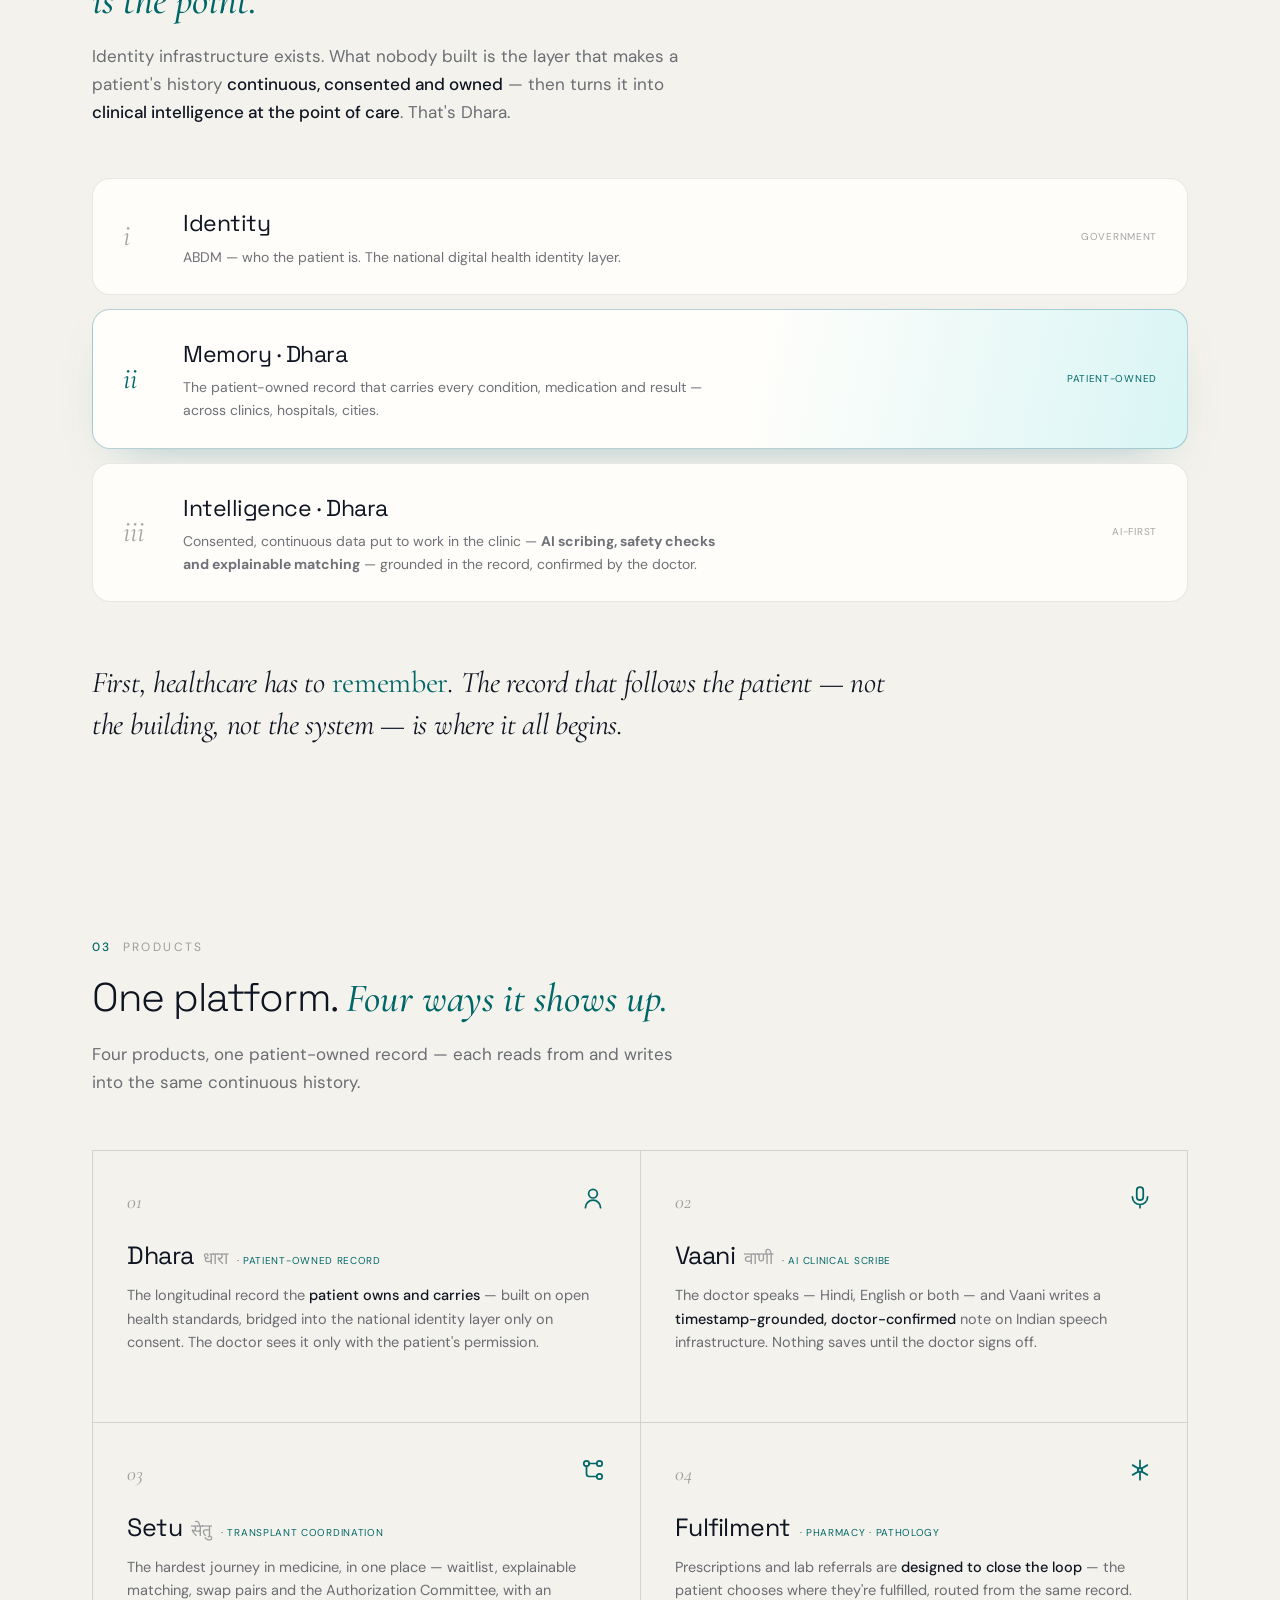
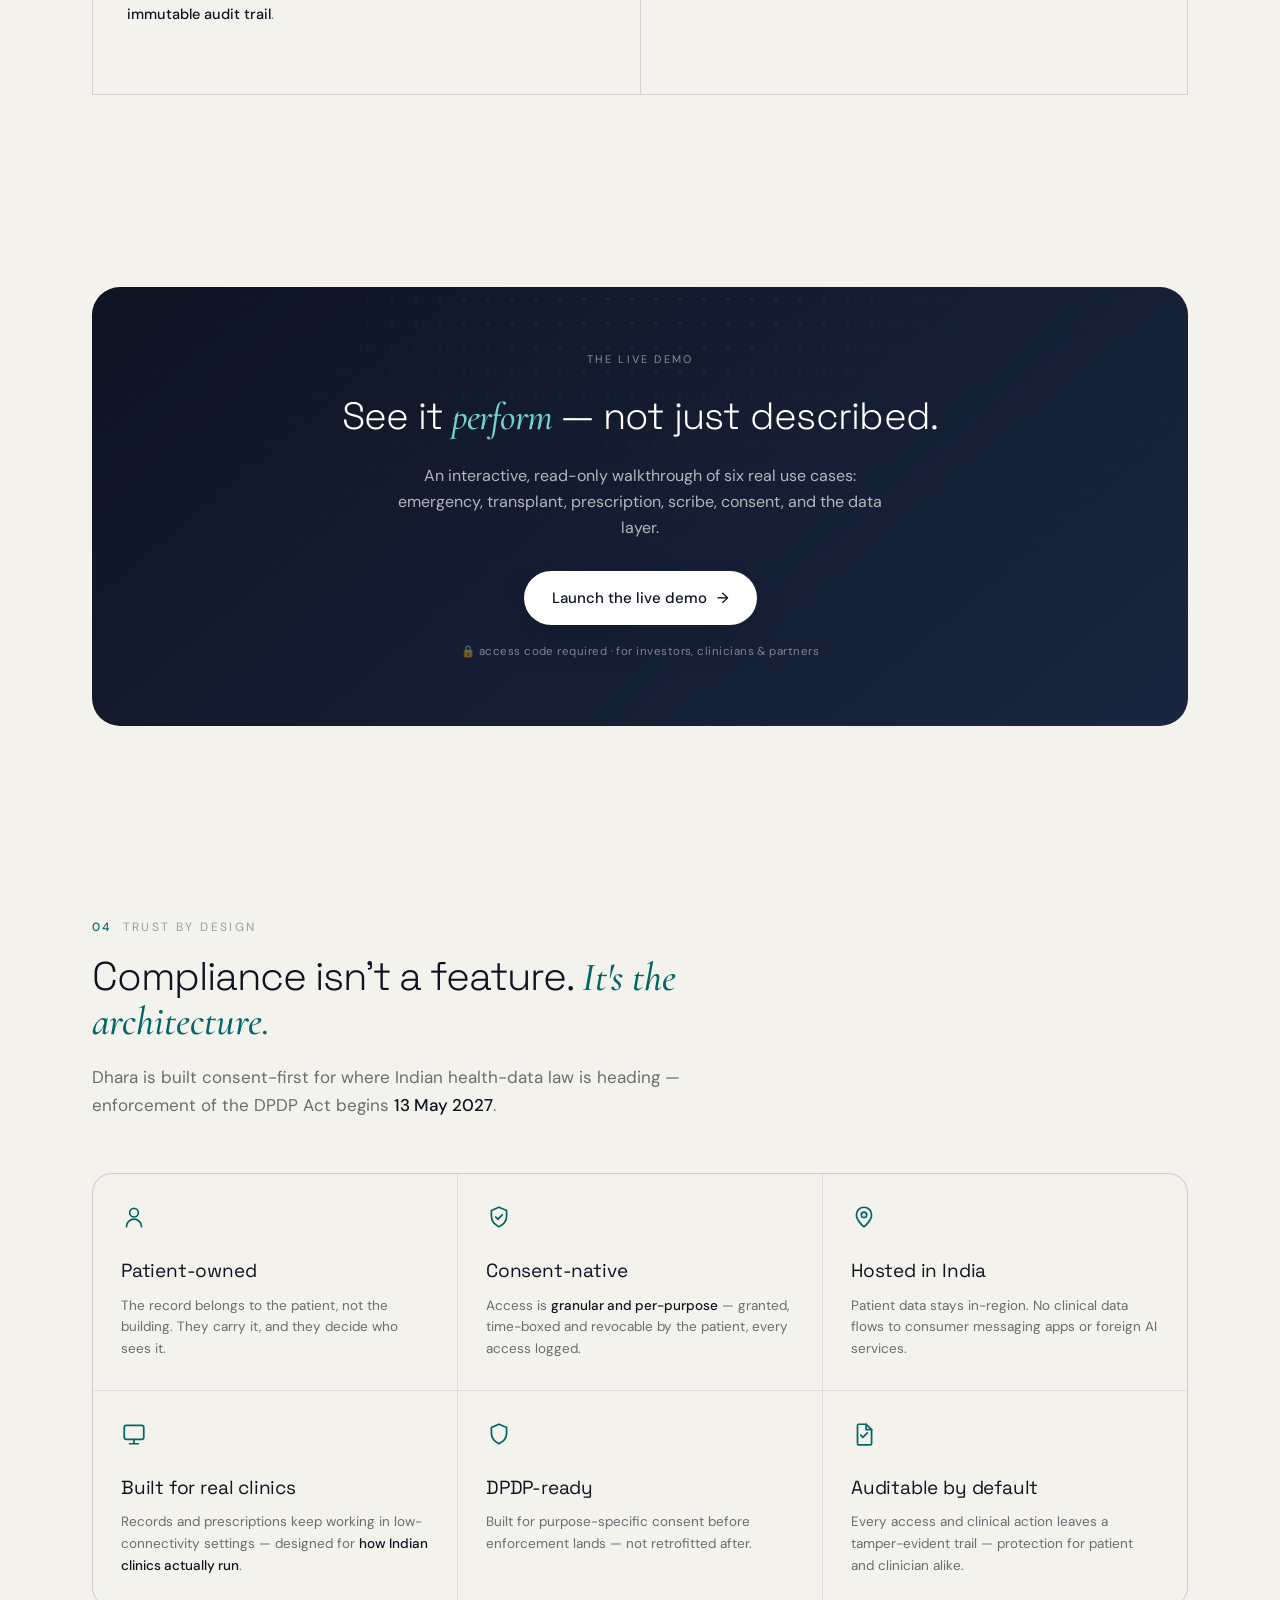
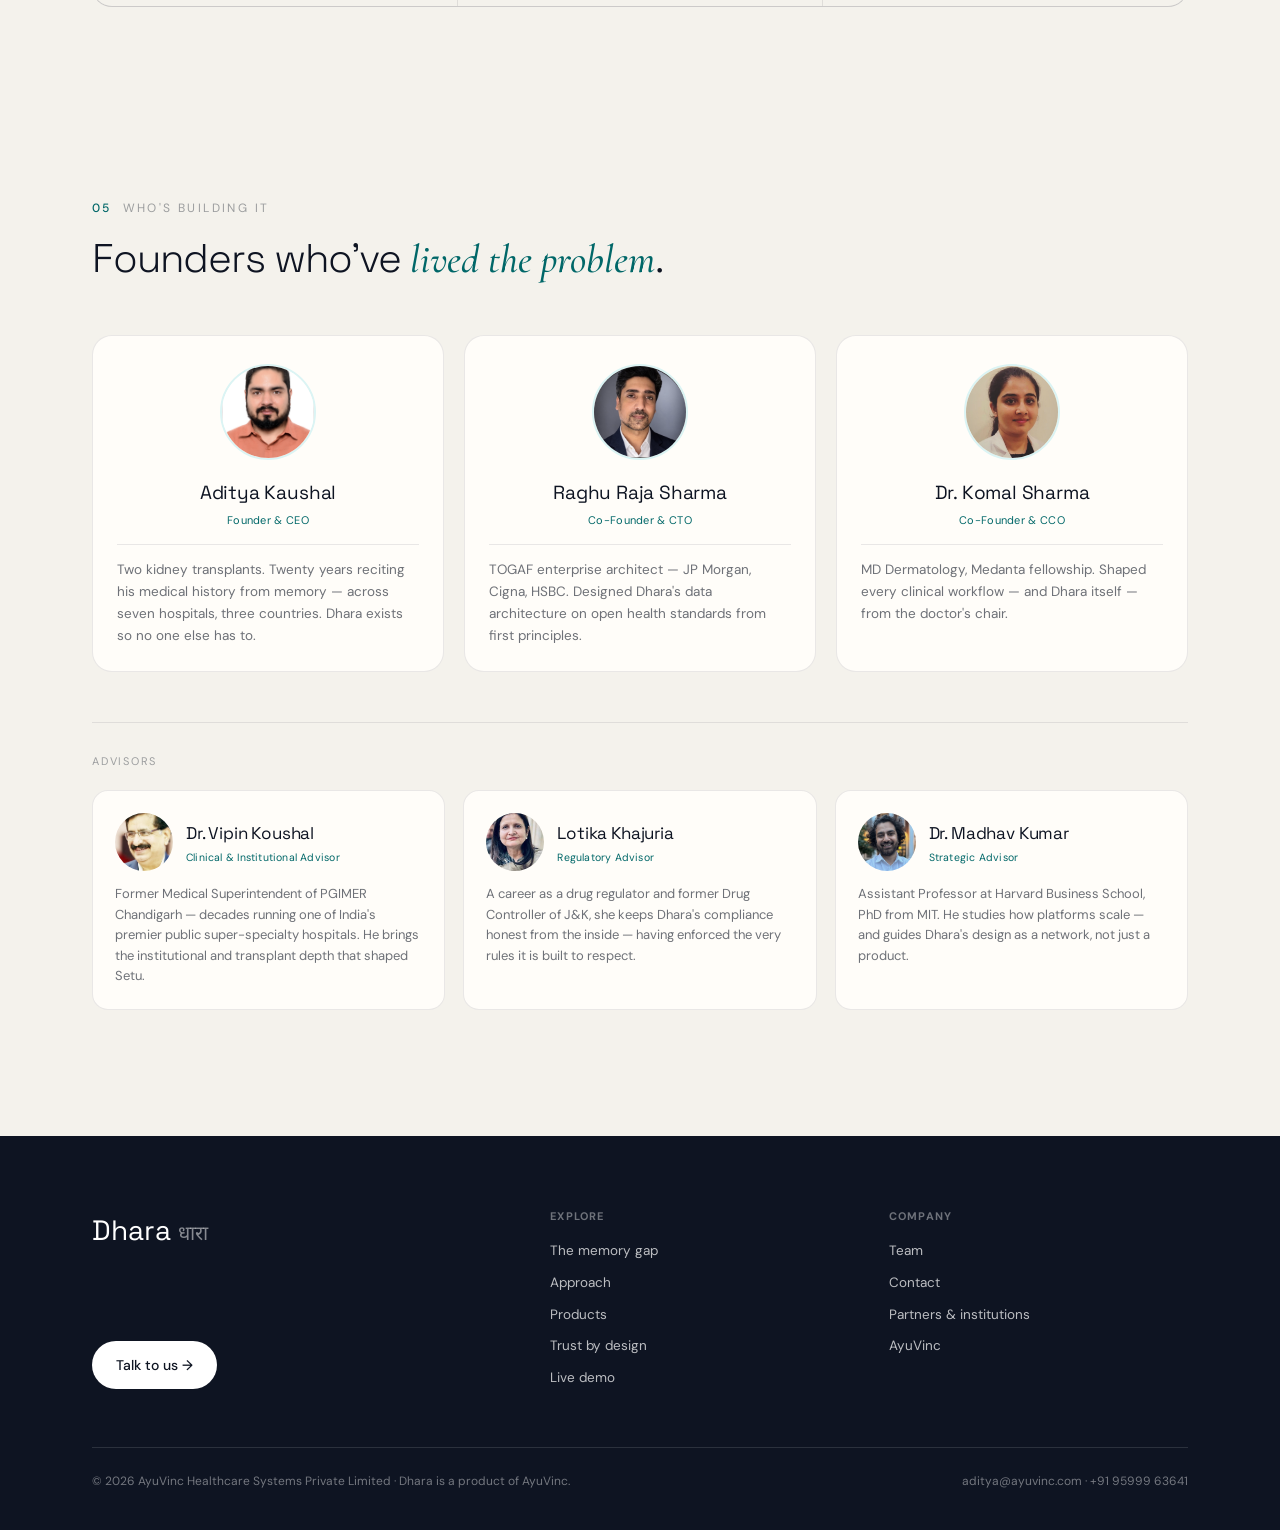
==== commit bf4c648e: "Reword opening of Lotika Khajuria's advisor bio 'A career drug regulator' -> 'A career as a drug reg" ====
--- a/index.html
+++ b/index.html
@@ -422,7 +422,7 @@
     </div>
     <div class="adv">
       <div class="adv-top"><img src="images/lotika.jpg" alt="Lotika Khajuria"><div><div class="an">Lotika Khajuria</div><div class="ar">Regulatory Advisor</div></div></div>
-      <div class="ab">A career drug regulator and former Drug Controller of J&amp;K, she keeps Dhara's compliance honest from the inside — having enforced the very rules it is built to respect.</div>
+      <div class="ab">A career as a drug regulator and former Drug Controller of J&amp;K, she keeps Dhara's compliance honest from the inside — having enforced the very rules it is built to respect.</div>
     </div>
     <div class="adv">
       <div class="adv-top"><img src="images/madhav.png" alt="Dr. Madhav Kumar"><div><div class="an">Dr. Madhav Kumar</div><div class="ar">Strategic Advisor</div></div></div>
